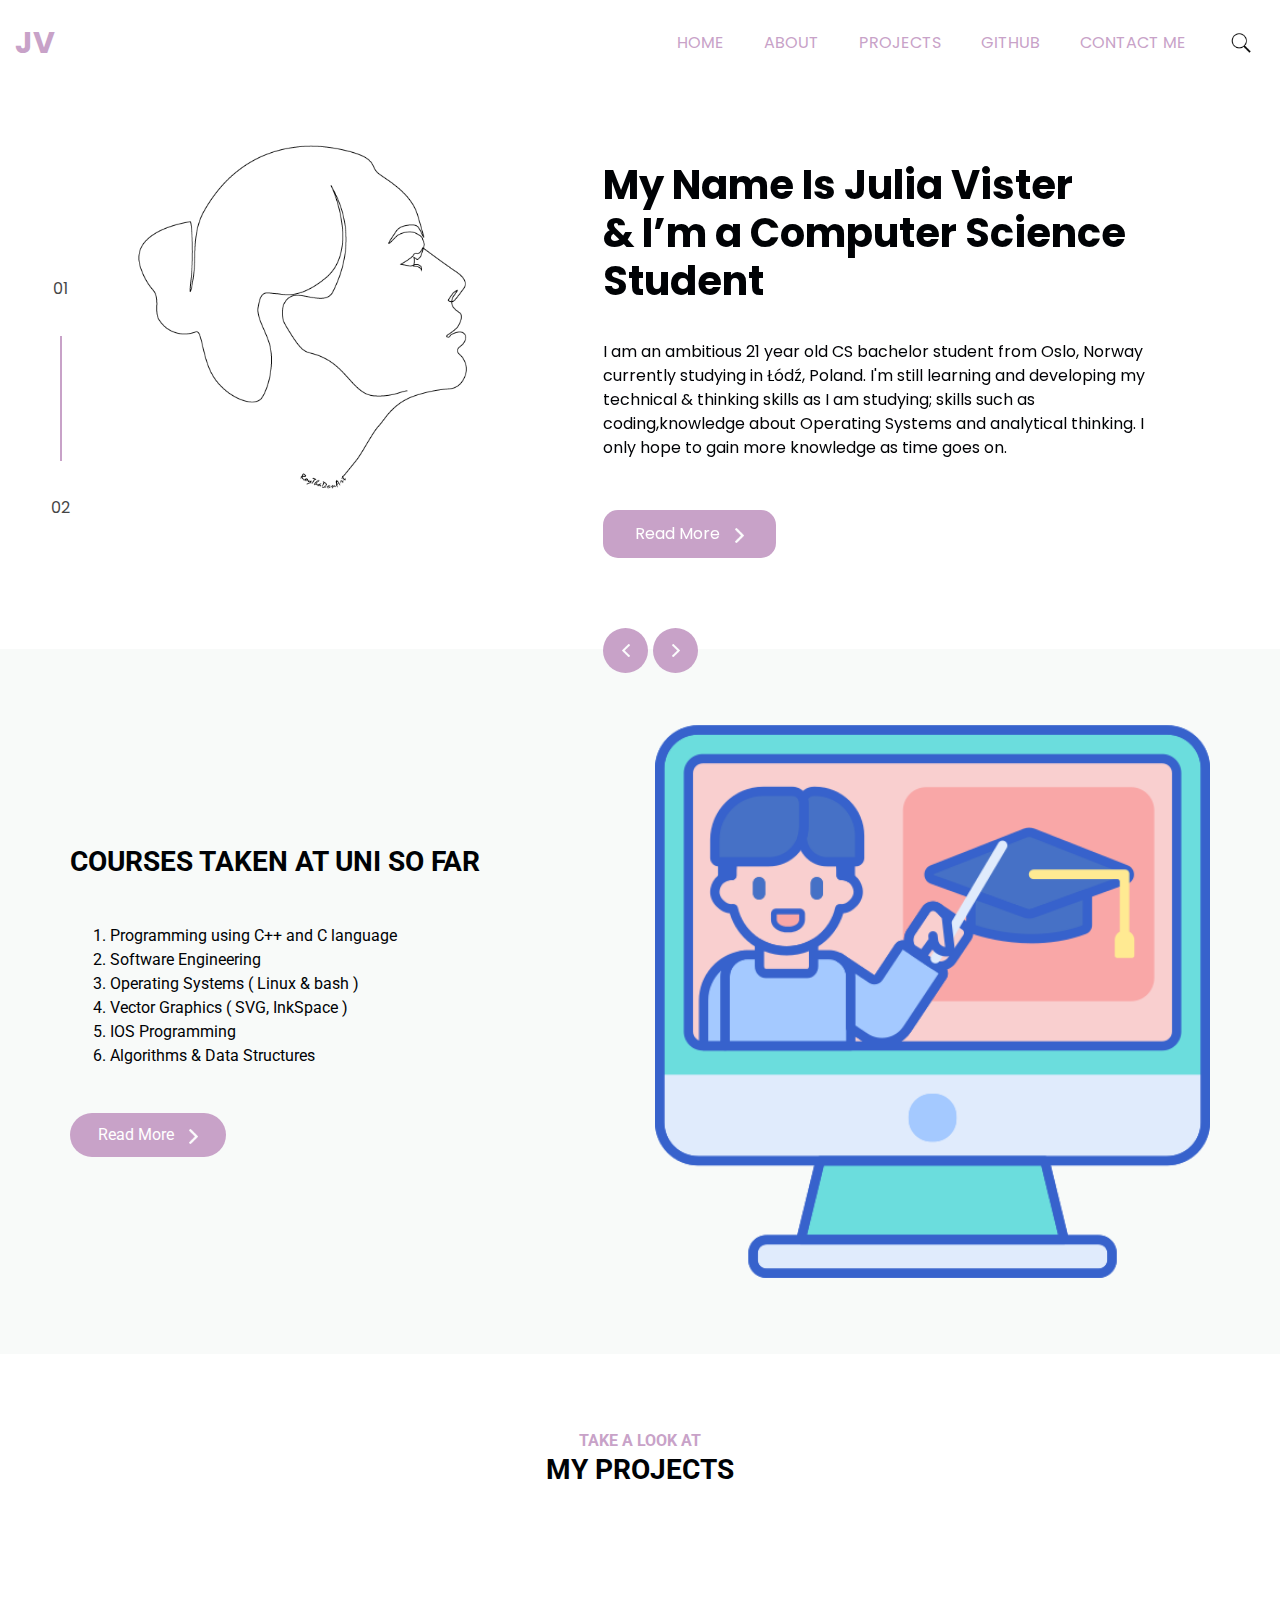
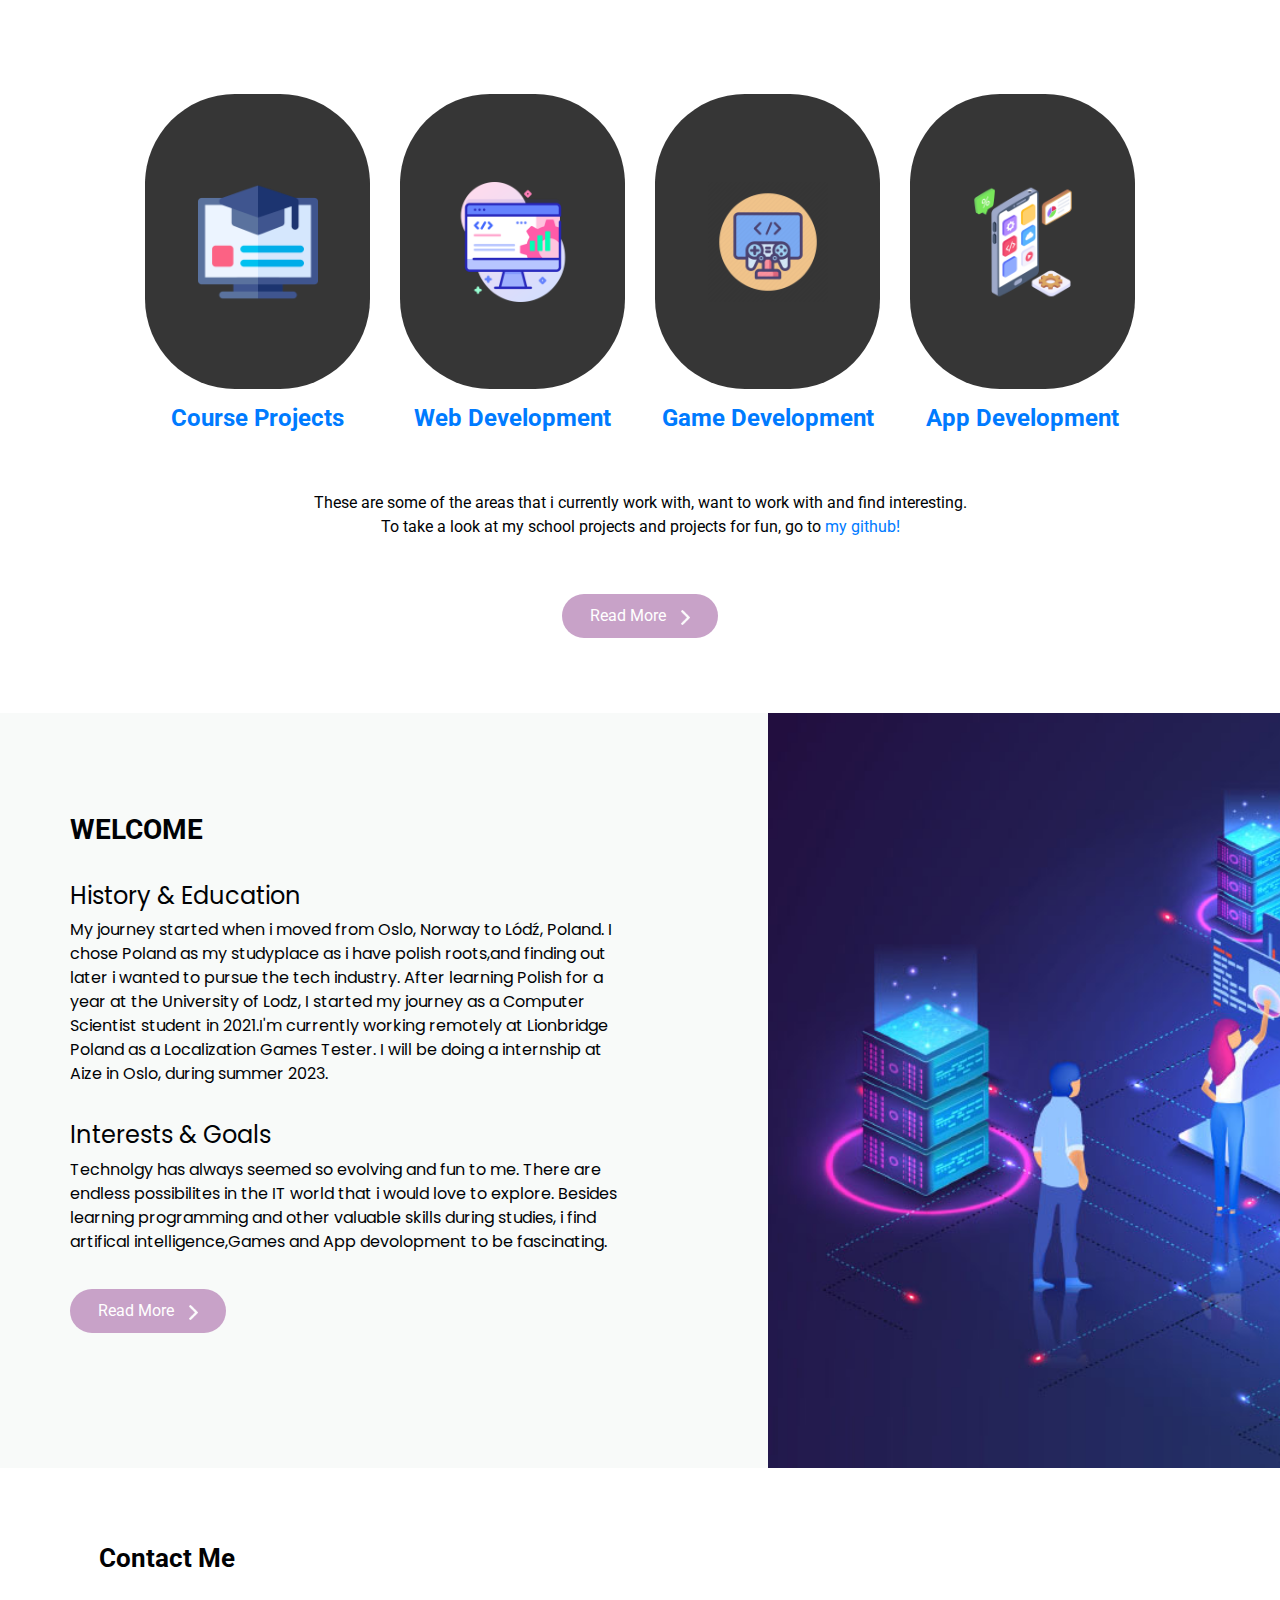
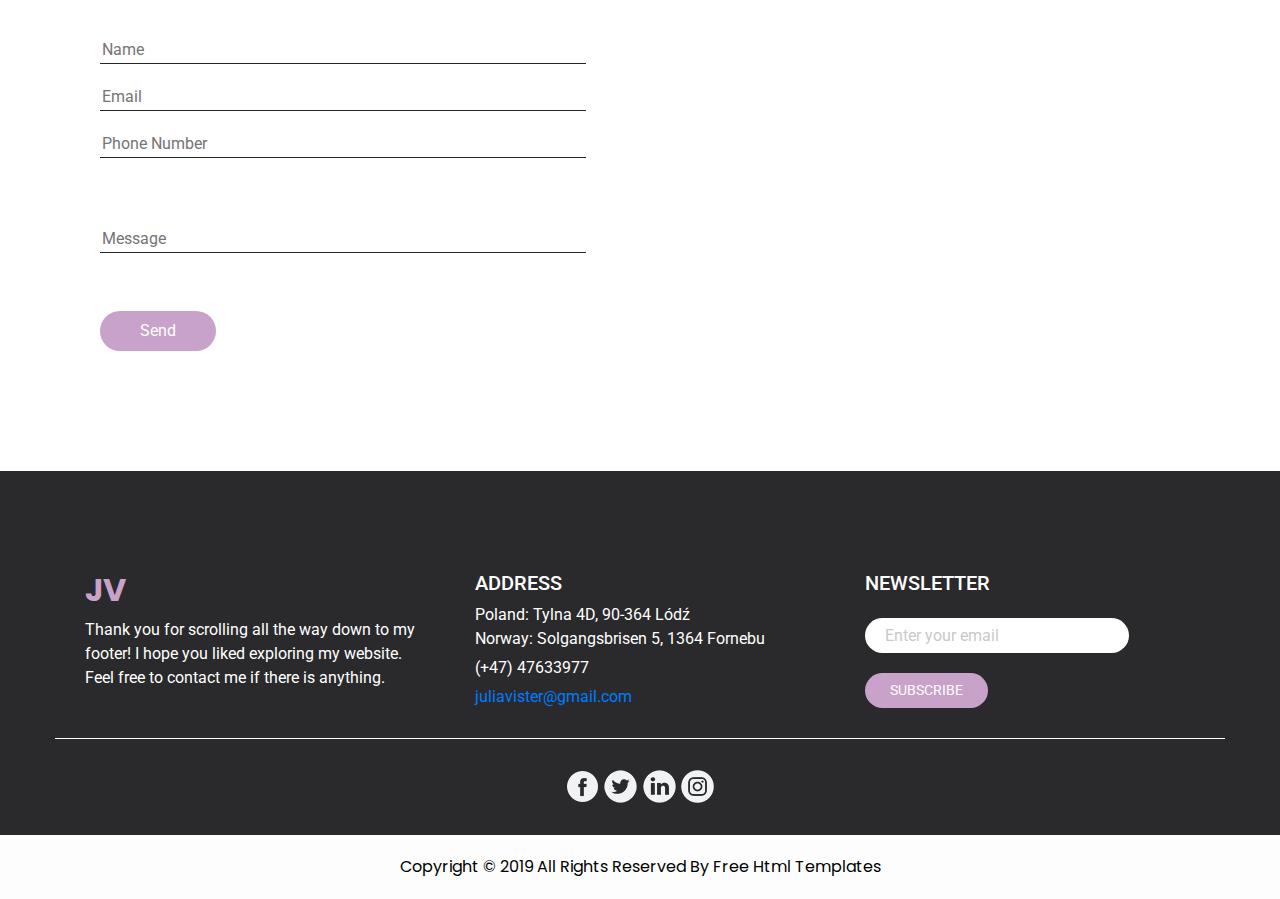
==== index.html @ 8a58e6a4 "Update index.html" ====
<!DOCTYPE html>
<html>

<head>
  <!-- Basic -->
  <meta charset="utf-8" />
  <meta http-equiv="X-UA-Compatible" content="IE=edge" />
  <!-- Mobile Metas -->
  <meta name="viewport" content="width=device-width, initial-scale=1, shrink-to-fit=no" />
  <!-- Site Metas -->
  <meta name="keywords" content="" />
  <meta name="description" content="" />
  <meta name="author" content="" />

  <title>JV's Website</title>



  <!-- bootstrap core css -->
  <link rel="stylesheet" type="text/css" href="css/bootstrap.css" />
  <!-- fonts style -->
  <link href="https://fonts.googleapis.com/css?family=Poppins:400,700|Roboto:400,700&display=swap" rel="stylesheet">

  <!-- Custom styles for this template -->
  <link href="css/style.css" rel="stylesheet" />
  <!-- responsive style -->
  <link href="css/responsive.css" rel="stylesheet" />




  <link rel="stylesheet" href="css/css-circular-prog-bar.css">


</head>

<body>
  <div class="top_container">
    <!-- header section strats -->
    <header class="header_section">
      <div class="container-fluid">
        <nav class="navbar navbar-expand-lg custom_nav-container ">
          <a class="navbar-brand" href="index.html">
            JV
          </a>
          <button class="navbar-toggler" type="button" data-toggle="collapse" data-target="#navbarSupportedContent"
            aria-controls="navbarSupportedContent" aria-expanded="false" aria-label="Toggle navigation">
            <span class="navbar-toggler-icon"></span>
          </button>
          <div class="collapse navbar-collapse" id="navbarSupportedContent">
            <div class="d-flex ml-auto flex-column flex-lg-row align-items-center">
              <ul class="navbar-nav  ">
                <li class="nav-item active">
                  <a class="nav-link" href="index.html"> Home <span class="sr-only">(current)</span></a>
                </li>
                <li class="nav-item ">
                  <a class="nav-link" href="about.html"> about </a>
                </li>

                <li class="nav-item">
                  <a class="nav-link" href="practice.html"> PROJECTS </a>
                </li>
                <li class="nav-item">
                  <a class="nav-link" href="blog.html"> GITHUB </a>
                </li>

                <li class="nav-item">
                  <a class="nav-link" href="contact.html">Contact Me</a>
                </li>

              </ul>
              <form class="form-inline my-2 my-lg-0 ml-0 ml-lg-4 mb-3 mb-lg-0">
                <button class="btn  my-2 my-sm-0 nav_search-btn" type="submit"></button>
              </form>
            </div>
        </nav>
      </div>
    </header>
    <section class="hero_section position-relative">
      <div class="number-container d-none d-md-block">
        <div class="number-box">
          <span>
            01
          </span>
          <hr>
          <span>
            02
          </span>
        </div>
      </div>
      <div class="hero_section-container ">

        <div class="hero_img-box">
          <img src="images/woman.png" alt="">
        </div>
        <div class="hero_detail-box">
          <div id="carouselExampleControls" class="carousel slide" data-ride="carousel">
            <div class="carousel-inner">
              <div class="carousel-item active">
                <div class="hero_detail-container">
                  <h1>
                      My Name Is Julia Vister <br>
                      & I’m a Computer Science <br>
                       Student
                  </h1>
                  <p>
                  I am an ambitious 21 year old CS bachelor student from Oslo, Norway currently studying in Łódź, Poland.
                  I'm still learning and developing my technical & thinking skills as I am studying; skills such as coding,knowledge about Operating Systems and analytical thinking. I only hope to gain more knowledge as time goes on.
                  </p>

                  <div class="d-flex justify-content-center justify-content-sm-start">
                    <a href="" class="call_to-btn ">
                      <span>
                        Read More
                      </span>
                      <img src="images/right-arrow.png" alt="">
                    </a>
                  </div>
                </div>
              </div>
              <div class="carousel-item">
                <div class="hero_detail-container">
                  <h1>
                       Julia Vister <br>
                      NEWS <br>
                  </h1>
                  <p>
                 Unity Game Project: <br>
                 Plant reminder IOS app:
                 <br>
                  </p>

                  <div class="d-flex justify-content-center justify-content-sm-start">
                    <a href="" class="call_to-btn ">
                      <span>
                        Read More
                      </span>
                      <img src="images/right-arrow.png" alt="">
                    </a>
                  </div>
                </div>
              </div>
              <div class="carousel-item">
                <div class="hero_detail-container">
                  <h1>
                      My Name Is Julia Vister <br>
                      & I’m a Computer Science <br>
                       Student
                  </h1>
                  <p>
                  I am an ambitious 20 year old CS bachelor student from Oslo, Norway currently studying in Łódź, Poland.
                  I'm still learning and developing my technical & thinking skills as I am studying; skills such as coding,knowledge about Operating Systems and analytical thinking. I only hope to gain more knowledge as time goes on.
                  </p>

                  <div class="d-flex justify-content-center justify-content-sm-start">
                    <a href="" class="call_to-btn ">
                      <span>
                        Read More
                      </span>
                      <img src="images/right-arrow.png" alt="">
                    </a>
                  </div>
                </div>
              </div>
            </div>
            <a class="carousel-control-prev" href="#carouselExampleControls" role="button" data-slide="prev">

              <span class="sr-only">Previous</span>
            </a>
            <a class="carousel-control-next" href="#carouselExampleControls" role="button" data-slide="next">

              <span class="sr-only">Next</span>
            </a>
          </div>



        </div>
      </div>
    </section>
  </div>
  <!-- end header section -->


  <!-- about section -->
  <section class="about_section layout_padding">
    <div class="container">
      <div class="row">
        <div class="col-md-6">
          <div class="about_detail-box">
            <h3 class="text-uppercase">
             Courses taken at UNI so far
            </h3>
            <p>
            <ol>
              <li>Programming using C++ and C language</li>
              <li>Software Engineering</li>
              <li>Operating Systems ( Linux & bash )</li>
              <li>Vector Graphics ( SVG, InkSpace ) </li>
              <li>IOS Programming</li>
              <li>Algorithms & Data Structures</li>
            </ol>
            </p>
            <div class="d-flex justify-content-center justify-content-sm-start">
                <a href="about.html" class="sub_call_to-btn ">
                  <span>
                    Read More
                  </span>
                  <img src="images/right-arrow.png" alt="">
                </a>
              </div>
          </div>
        </div>
        <div class="col-md-6">
          <div class="about_img-box">
          <img src="images/comphat.png" alt="">
          </div>
        </div>
      </div>
    </div>
  </section>

  <!-- end about section -->

<!-- practice section -->
<section class="practice_section layout_padding">
  <div class="container">
    <div class="d-flex flex-column align-items-center">
<p class="heading-text">
    TAKE A LOOK AT
</p>
<h3 class="text-uppercase">
    MY PROJECTS
</h3>
    </div>
    <div class="practice_container">
      <div class="practice_box">
        <div class="practice_img-box">
<img src="images/coursespic.png" alt="">
        </div>
        <h4>
            <a href="https://github.com/Juliavister/1st-year-School-projects">Course Projects</a>
        </h4>
      </div>
      <div class="practice_box">
          <div class="practice_img-box">
  <img src="images/WebDev.png" alt="">
          </div>
          <h4>
              <a href="https://github.com/Juliavister/Web-development">Web Development</a>
          </h4>
        </div>
        <div class="practice_box">
            <div class="practice_img-box">
    <img src="images/Game_Development.png" alt="">
            </div>
            <h4>
                <a href="https://ehady.itch.io/nightfall">Game Development</a>
            </h4>
          </div>
          <div class="practice_box">
              <div class="practice_img-box">
      <img src="images/appdev.png" alt="">
              </div>
              <h4>
                <a href="https://github.com/Juliavister/IOS-applications">App Development</a>
              </h4>
            </div>
    </div> 
    <div class="practice_detail">
      <p>
          These are some of the areas that i currently work with, want to work with and find interesting.<br>
          To take a look at my school projects and projects for fun, go to <a href="https://github.com/Juliavister">my github!</a>
      </p>
      <div class="d-flex justify-content-center">
          <a href="practice.html" class="sub_call_to-btn ">
            <span>
              Read More
            </span>
            <img src="images/right-arrow.png" alt="">
          </a>
        </div>
    </div>

  </div>
</section>


<!-- end practice section -->

<!-- welcome section -->


<section class="welcome_section position-relative">
<div class="container ">
  <div class="row">
    <div class="col-lg-6">
  <div class="welcome_container">
      <h3>
          WELCOME
      </h3>
      <div>
        <h4>
            History & Education
        </h4>
        <p>
            My journey started when i moved from Oslo, Norway to Lódź, Poland. I chose Poland as my studyplace as i have polish roots,and finding out later i wanted to pursue the tech industry. After learning Polish for a year at the University of Lodz, I started my journey as a Computer Scientist student in 2021.I'm currently working remotely at Lionbridge Poland as a Localization Games Tester. I will be doing a internship at Aize in Oslo, during summer 2023.
        </p>
      </div>
      <div>
          <h4>
              Interests & Goals
          </h4>
          <p>
              Technolgy has always seemed so evolving and fun to me. There are endless possibilites in the IT world that i would love to explore. Besides learning programming and other valuable skills during studies, i find artifical intelligence,Games and App devolopment to be fascinating.
          </p>
        </div>
        <div class="d-flex justify-content-center justify-content-sm-start">
            <a href="blog.html" class="sub_call_to-btn ">
              <span>
                Read More
              </span>
              <img src="images/right-arrow.png" alt="">
            </a>
          </div>
  </div>
    </div>
  </div>
</div>
</section>

<!-- end welcome section -->

<!-- contact section -->
 <!-- contact section -->

 <section class="contact_section layout_padding">

    <div class="container">
      <div class="d-flex justify-content-center d-md-block">
        <h2>
          Contact Me
        </h2>
      </div>
      <div class="row">
        <div class="col-md-6">
          <form action="contactform.php">
            <div class="contact_form-container">
              <div>
                <div>
                  <input type="text" placeholder="Name">
                </div>
                <div>
                  <input type="email" placeholder="Email">
                </div>
                <div>
                  <input type="text" placeholder="Phone Number">
                </div>
                <div class="mt-5">
                  <input type="text" placeholder="Message">
                </div>
                <div class="mt-5 d-flex justify-content-center justify-content-sm-start">
                  <button type="submit">
                    Send
                  </button>
                </div>
              </div>

            </div>

          </form>
        </div>
        <div class="col-md-6">
          <div class="contact_img-box">
              <!-- <img src="images/message.jpg" alt=""> -->
          </div>
        </div>
      </div>
    </div>
  </section>
  <!-- end contact section -->
 <!-- info section -->
 <section class="info_section">
    <div class="container ">
      <div class="row custom_border-btm pb-4">
        <div class="col-md-4 info_logo">
          <h2>
           JV
          </h2>
          <p>
              Thank you for scrolling all the way down to my footer! I hope you liked exploring my website. Feel free to contact me if there is anything.
          </p>
        </div>
        <div class="col-md-4 info_address">
          <h5>
            Address
          </h5>
          <p>
              Poland: Tylna 4D, 90-364 Lódź <br>
              Norway: Solgangsbrisen 5, 1364 Fornebu
          </p>
          <p>
            (+47) 47633977
          </p>
          <p>
          <p><a href="mailto:juliavister@gmail.com">juliavister@gmail.com</a></p>
          </p>
        </div>
        <div class="col-md-4 info_news">
          <h5>
            Newsletter
          </h5>
          <form action="">
            <div>
              <input type="email" placeholder="Enter your email">
            </div>
            <div>
              <button type="submit">
                Subscribe
              </button>
            </div>
          </form>
        </div>

      </div>
    
      <div>
        <div class="info_social">
          <div>
           <a href="https://www.facebook.com/julia.vister" target="_blank">
              <img src="images/fb.png" alt="Facebook">
           </a>
          </div>
          <div>
           <a href="" target="_blank">
              <img src="images/twitter.png" alt="">
           </a>
          </div>
          <div>
           <a href="https://www.linkedin.com/in/julia-vister-a6756b22b" target="_blank">
              <img src="images/linkedin.png" alt="Linkedin">
           </a>
          </div>
          <div>
            <a href="https://www.instagram.com/julia.vister/" target="_blank">
                <img src="images/insta.png" alt="Instagram">
            </a>
          </div>
        </div>
      </div>
    </div>
  </section>
  <!-- endsss info section -->

<!-- end contact section -->

<!-- footer section -->
  <section class="container-fluid footer_section">
    <p>
      Copyright &copy; 2019 All Rights Reserved By
      <a href="https://html.design/">Free Html Templates</a>
    </p>
  </section>
  <!-- footer section -->

  <script type="text/javascript" src="js/jquery-3.4.1.min.js"></script>
  <script type="text/javascript" src="js/bootstrap.js"></script>
  <!-- progreesbar script -->

  </script>
</body>

</html>
---- css/style.css ----
body {
  font-family: 'Roboto', sans-serif;
  color: #000205;
}



h1,
h2,
h3,
h4 {
  font-weight: bold;
}

.layout_padding {
  padding: 75px 0;
}

.layout_padding2 {
  padding: 45px 0;
}

.layout_padding2-top {
  padding-top: 45px;
}

.layout_padding-top {
  padding-top: 75px;
}

.layout_padding-bottom {
  padding-bottom: 75px;
}

.call_to-btn {
  display: inline-block;
  padding: 12px 32px;
  border-radius: 15px;
  background-color: #C8A2C8;  /* read me button */
  color: #fff;
  display: flex;
  justify-content: center;
  align-items: center;
}

.call_to-btn img,
.sub_call_to-btn img {
  width: 9px;
  margin-left: 15px;
  margin-top: 3px;
}

.call_to-btn:hover,
.sub_call_to-btn:hover {
  color: #fff;
  -webkit-box-shadow: 0px 6px 10px -1px rgba(0, 0, 0, 0.17);
  -moz-box-shadow: 0px 6px 10px -1px rgba(0, 0, 0, 0.17);
  box-shadow: 0px 6px 10px -1px rgba(0, 0, 0, 0.17);
}

.sub_call_to-btn {
  display: inline-block;
  padding: 10px 28px;
  border-radius: 25px;
  background-color: #C8A2C8;
  color: #fff;
  display: flex;
  justify-content: center;
  align-items: center;
}




/*header section*/
.top_container {
  font-family: 'Poppins', sans-serif;
}

.header_section {}

nav.navbar.navbar-expand-lg {}

.custom_nav-container.navbar-expand-lg .navbar-nav .nav-link {
  padding: 10px 20px;
  color: #C8A2C8; /*NAV bar color*/
  text-align: center;
  text-transform: uppercase;
}



a,
a:hover,
a:focus {
  text-decoration: none;
}

a:hover,
a:focus {
  color: initial;
}

.btn,
.btn:focus {
  outline: none !important;
  box-shadow: none;
}

.top_container {}

.top_container.sub_page {
  height: auto;
}



.custom_nav-container .nav_search-btn {
  background-image: url(../images/searchicon.png);
  background-size: 22px;
  background-repeat: no-repeat;
  background-position-y: 7px;
  width: 35px;
  height: 35px;
  padding: 0;
  border: none;
}

.navbar-brand,
.navbar-brand:hover {
  font-size: 30px;
  color: #C8A2C8; /*JV*/
  font-weight: bold;
}



.custom_nav-container {
  z-index: 99999;
  padding: 15px 0;
}

.custom_nav-container .navbar-toggler {
  outline: none;
}

.custom_nav-container .navbar-toggler .navbar-toggler-icon {
  background-image: url(../images/menu.png);
  background-size: 55px;
}

/*end header section*/

/* hero section */
.hero_section-container {
  width: 80%;
  margin: 0 auto;
  display: flex;
  align-items: center;
}

.number-container {
  position: absolute;
  top: 34%;

  left: 4%;
}

.number-container .number-box {
  display: flex;
  flex-direction: column;
  justify-content: center;
  align-items: center;
  color: #464646;
}

.number-container .number-box hr {
  border: none;
  width: 2px;
  height: 125px;
  background-color: #C8A2C8; /*numbers on the side*/
  margin: 35px 0;
}

.hero_section-container .hero_img-box {
  width: 42%;
  margin-top: -45px;
}

.hero_section-container .hero_img-box img {
  width: 100%;
}

.hero_section-container .hero_detail-box {
  width: 58%;

}

.hero_section-container .hero_detail-box .hero_detail-container {
  padding-left: 45px;
  padding-bottom: 15px;
}

.hero_section-container .hero_detail-box .hero_detail-container p {
  margin: 35px 0 50px 0;
}



.carousel-control-prev,
.carousel-control-next {
  width: 45px;
  height: 45px;
  border-radius: 100%;
  background-color: #C8A2C8;
  opacity: 1;
  background-repeat: no-repeat;
  background-position: center center;
  background-size: 8px;
  top: initial;
  bottom: -100px;
}

.carousel-control-prev:hover,
.carousel-control-next:hover {
  background-color: #464646;
}



.carousel-control-prev {
  background-image: url(../images/left-arrow.png);
  left: 45px;
}

.carousel-control-next {
  background-image: url(../images/right-arrow.png);
  left: 95px;
}

/* end hero section */

/* about section */
.about_section {
  background-color: #f8faf9;

}

.about_section .row {
  align-items: center;
}

.about_img-box img {
  width: 100%;
}

.about_detail-box p {
  margin: 45px 0;
}

/* end about section */

/* practice section */
.practice_container {
  display: flex;
  justify-content: center;
  flex-wrap: wrap;
}

.practice_box {
  display: flex;
  flex-direction: column;
  align-items: center;
  margin: 200px 15px 0 15px;
  transform: translateY(0);
  transition: all .7s;
  padding-bottom: 50px;
}

.practice_box:hover {
  transform: translateY(-150px);
  cursor: pointer;
}

.practice_box:hover .practice_img-box {
  background-color: #C8A2C8;
}

.practice_img-box {
  display: flex;
  justify-content: center;
  align-items: center;
  width: 225px;
  height: 295px;
  border-radius: 90px;
  background-color: #363636;

}


.practice_box h4 {
  margin-top: 15px;
}

.practice_img-box img {
  width: 120px;
}

.practice_detail p {
  margin-bottom: 55px;
  text-align: center;
}

.heading-text {
  padding: 0;
  margin: 0;
  color: #C8A2C8;
  font-weight: bold;
}




/* end Practice section */

/* welcome section */
.welcome_section {

  background-color: #f8faf9;
}

.welcome_container {
  padding: 100px 0;
}

.welcome_container>* {
  margin-bottom: 35px;
}

.welcome_container h4 {
  font-weight: normal;
}

.welcome_container h4,
.welcome_container p {
  font-family: 'Poppins', sans-serif;
}

.welcome_section::before {
  content: "";
  width: 40%;
  height: 100%;
  background-image: url(../images/connected-technology.jpg);
  position: absolute;
  top: 0;
  right: 0;
  background-repeat: no-repeat;
  background-size: cover;
}

/* end welcome section */

/* contact section */
.contact_section .col-md-6 {
  padding: 0;
}

.contact_section input {
  border: none;
  outline: none;
  border-bottom: 1px solid #252525;
  width: 90%;
  margin: 10px 0;
}

.contact_form-container {
  padding: 45px;
  padding-right: 0;
}

.contact_form-container button {
  border: none;
  background-color: #C8A2C8;
  color: #fff;
  padding: 8px 40px;
  border-radius: 20px;
}

.contact_img-box {
  display: flex;
  align-items: center;
  padding: 45px;
  padding-left: 0;
}

.contact_img-box img {
  width: 97%;
}

.contact_section h2 {
  font-size: 26px;
  color: #010103;
  font-weight: bold;

  position: relative;
  margin-left: 2.5%;
}

/* end contact section */

/* info section */
.info_section {
  padding-top: 100px;
  padding-bottom: 1px;
  color: #fff;
  background-color: #2a2a2c;
}

.info_logo h2 {
  color: #C8A2C8;
  font-family: 'Poppins', sans-serif;
}

.info_section .col-md-4 {
  padding: 0 30px;
}

.info_section .col-md-4 h5 {
  text-transform: uppercase;
}

.info_news input {
  border: none;
  width: 80%;
  height: 35px;
  border-radius: 20px;
  background-color: #fff;
  outline: none;
  padding-left: 20px;
  margin-top: 15px;
}

.info_news input::placeholder {
  opacity: .4;
}

.info_news button {
  border: none;
  background-color: #C8A2C8;
  color: #fff;
  text-transform: uppercase;
  font-size: 14px;
  padding: 7px 25px;
  border-radius: 20px;
  margin-top: 20px;
}

.info_address p {
  margin-bottom: 5px;
}

.custom_border-btm {
  border-bottom: 1px solid #fff;
}

.info_social {
  display: flex;
  justify-content: space-between;
  width: 150px;
  margin: 30px auto;
}

/* end info section */



/* footer section*/

.footer_section {
  background-color: #fdfdfe;
  padding: 20px 0;
  font-family: 'Poppins', sans-serif;
}

.footer_section p {
  color: #000;
  margin: 0;
  text-align: center;
}

.footer_section a {
  color: #000;
}

/* end footer section*/
---- css/responsive.css ----
@media (max-width: 1120px) {}

@media (max-width: 992px) {
    .custom_nav-container .nav_search-btn {
        background-position: center;
    }

    .navbar-collapse {
        padding-bottom: 20px;
    }

    .practice_box {
        margin: 100px 15px 0 15px;
        padding-bottom: 20px;
        transition: all .5s;
    }

    .practice_box:hover {

        transform: translateY(-90px);
    }

    .practice_detail p {
        margin-top: 25px;
    }

    .welcome_section::before {
        display: none;
    }
}

@media (max-width: 768px) {

    .info_section .col-md-4 {
        padding: 20px 30px;
        text-align: center;
    }

    .info_news input {
        width: 100%;
    }

    .hero_section-container {
        width: 95%;
    }

    .hero_section-container .hero_detail-box {
        padding-bottom: 125px;
    }

    .contact_form-container {
        padding: 20px;
    }

    .contact_section input {
        width: 100%;
    }

    .contact_img-box {
        padding: 20px;
    }

}

@media (max-width: 576px) {
    .hero_section-container {
        flex-direction: column;
    }

    .hero_section-container .hero_img-box {

        width: 90%;
    }

    .hero_section-container .hero_detail-box {
        width: 97%;

    }

    .hero_section-container .hero_detail-box .hero_detail-container {
        padding-left: 0;
        padding-top: 35px;
    }

    .carousel-control-prev {
        left: 33%;

    }

    .carousel-control-next {
        left: 52%;
    }

    .practice_box {
        margin: 75px 15px 0 15px;
        transition: all .3s;
    }

    .practice_box:hover {

        transform: translateY(-60px);
    }
}

@media (max-width: 480px) {}

@media (max-width: 400px) {}

@media (max-width: 360px) {}

@media (min-width: 1200px) {
    .container {
        max-width: 1170px;
    }

}
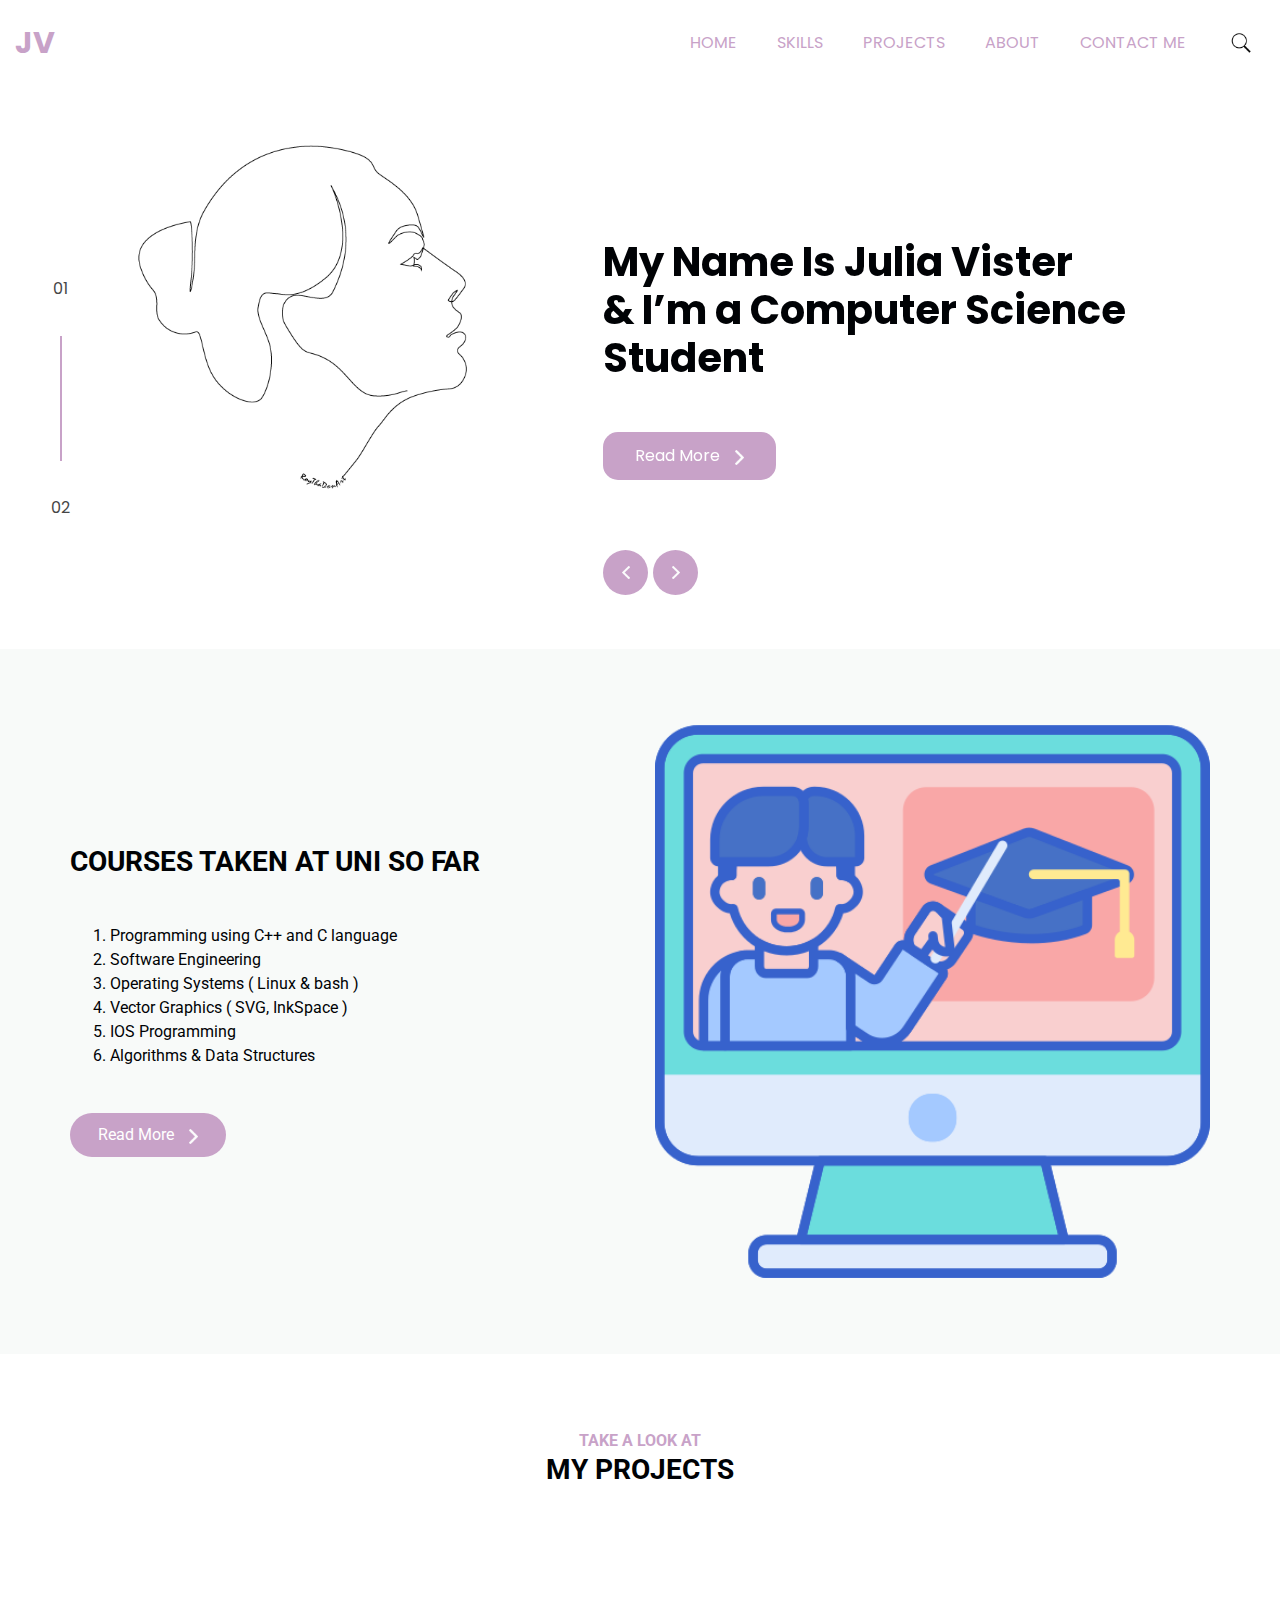
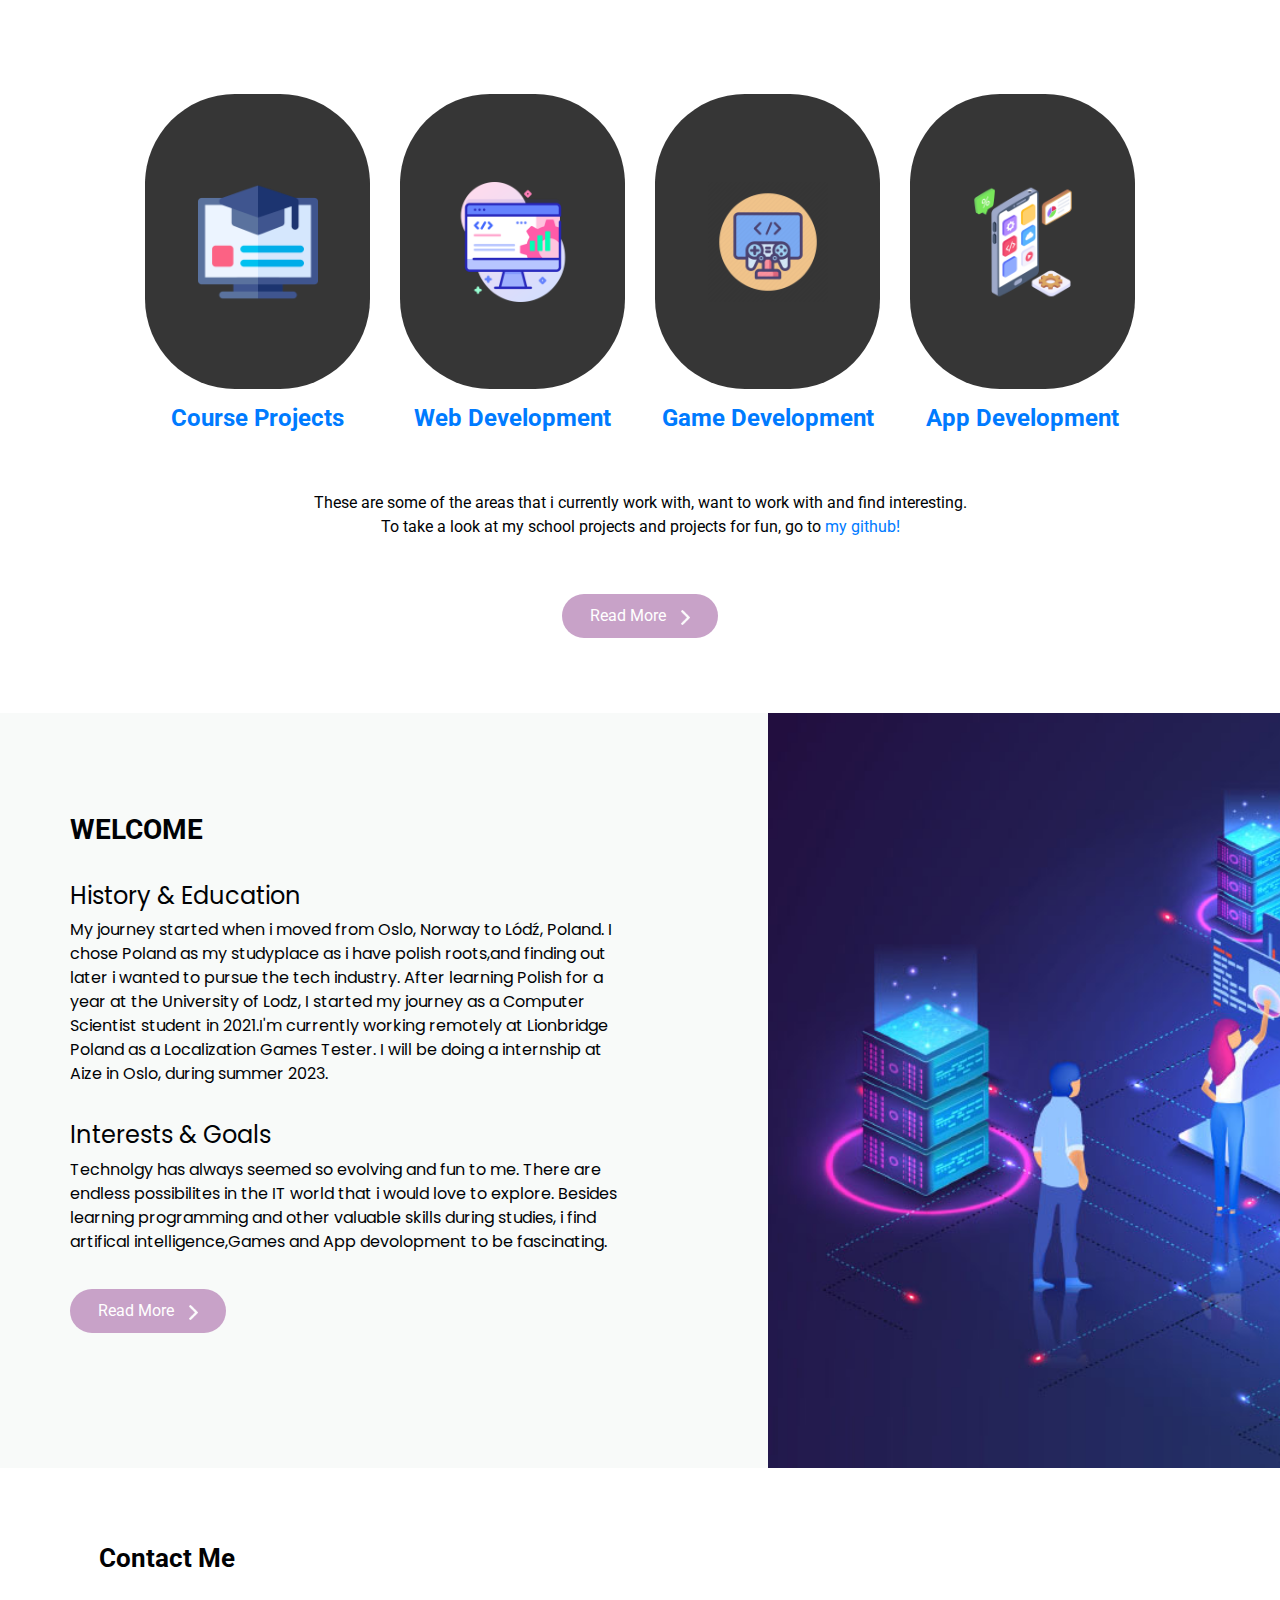
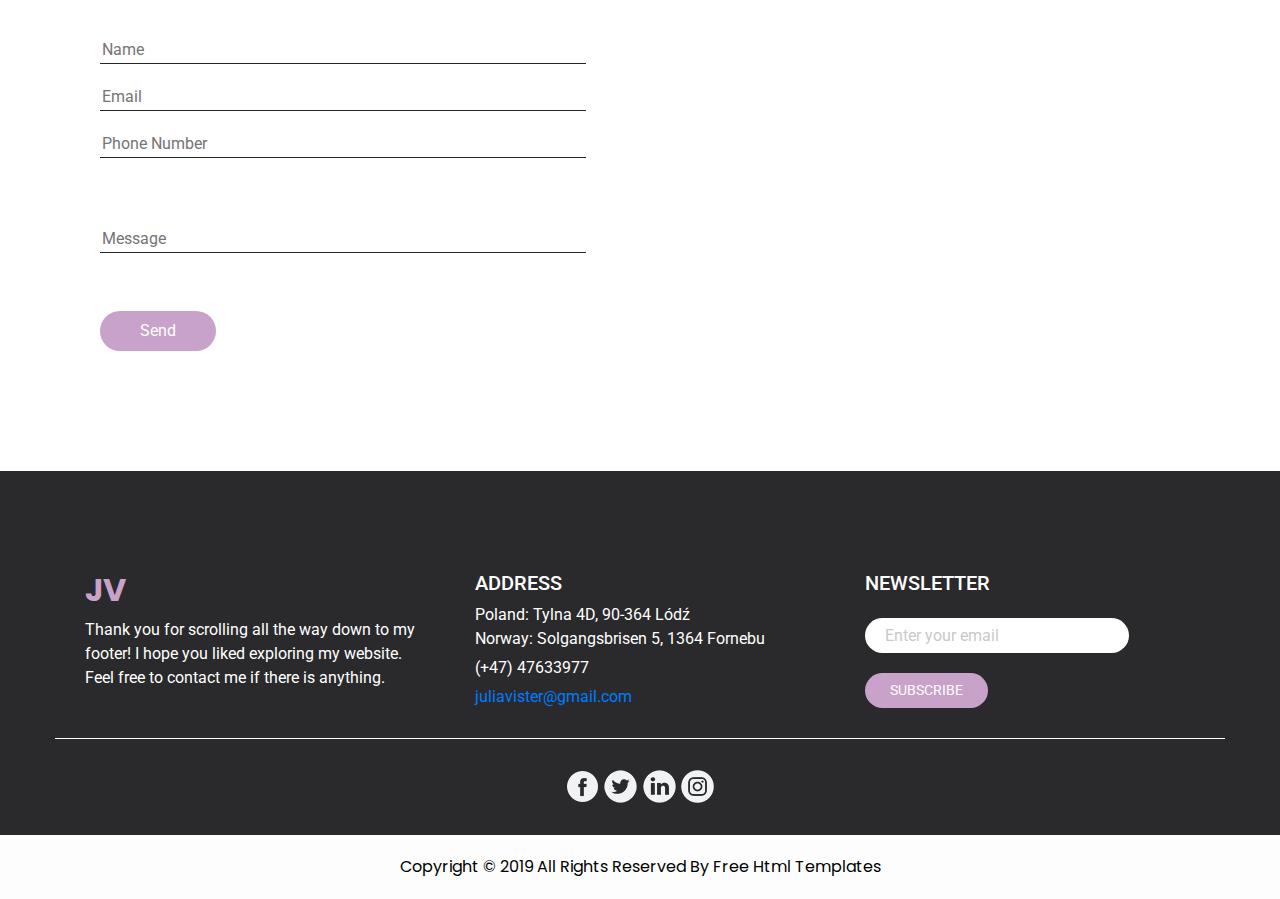
==== commit 0dbdbb21: "changed links and nav names" ====
--- a/index.html
+++ b/index.html
@@ -54,14 +54,14 @@
                   <a class="nav-link" href="index.html"> Home <span class="sr-only">(current)</span></a>
                 </li>
                 <li class="nav-item ">
-                  <a class="nav-link" href="about.html"> about </a>
+                  <a class="nav-link" href="about.html"> Skills </a>
                 </li>
 
                 <li class="nav-item">
                   <a class="nav-link" href="practice.html"> PROJECTS </a>
                 </li>
                 <li class="nav-item">
-                  <a class="nav-link" href="blog.html"> GITHUB </a>
+                  <a class="nav-link" href="blog.html"> About </a>
                 </li>
 
                 <li class="nav-item">
@@ -104,12 +104,11 @@
                        Student
                   </h1>
                   <p>
-                  I am an ambitious 21 year old CS bachelor student from Oslo, Norway currently studying in Łódź, Poland.
-                  I'm still learning and developing my technical & thinking skills as I am studying; skills such as coding,knowledge about Operating Systems and analytical thinking. I only hope to gain more knowledge as time goes on.
+
                   </p>
 
                   <div class="d-flex justify-content-center justify-content-sm-start">
-                    <a href="" class="call_to-btn ">
+                    <a href="about.html" class="call_to-btn ">
                       <span>
                         Read More
                       </span>
@@ -121,12 +120,12 @@
               <div class="carousel-item">
                 <div class="hero_detail-container">
                   <h1>
-                       Julia Vister <br>
-                      NEWS <br>
+                    Julia Vister <br>
+                      <i>New</i> <br>
                   </h1>
                   <p>
-                 Unity Game Project: <br>
-                 Plant reminder IOS app:
+                 <a href="practice.html"> UNITY Game Project</a>
+                      <br>
                  <br>
                   </p>
 
@@ -153,7 +152,7 @@
                   </p>
 
                   <div class="d-flex justify-content-center justify-content-sm-start">
-                    <a href="" class="call_to-btn ">
+                    <a href="blog.html" class="call_to-btn ">
                       <span>
                         Read More
                       </span>
--- a/css/style.css
+++ b/css/style.css
@@ -493,3 +493,182 @@
 }
 
 /* end footer section*/
+
+
+/* start practice(not home) section */
+.portfolio .filters {
+  border-bottom: 2px solid #dee2e6;
+  border-radius: 0;
+  padding-bottom: 4px;
+  margin: 0 auto 20px;
+  max-width: 400px;
+  display: -webkit-box;
+  display: -webkit-flex;
+  display: -ms-flexbox;
+  display: flex;
+  -webkit-box-pack: justify;
+  -webkit-justify-content: space-between;
+  -ms-flex-pack: justify;
+  justify-content: space-between;
+}
+
+.portfolio .filters a {
+  -webkit-flex-basis: 0;
+  -ms-flex-preferred-size: 0;
+  flex-basis: 0;
+  display: block;
+  color: #212529;
+  font-size: 13px;
+  font-weight: 500;
+  opacity: .7;
+  padding: 4px 10px;
+  transition: 0.3s;
+  -webkit-transition: 0.3s;
+}
+
+.portfolio .filters a:first-child {
+  margin-left: 0;
+}
+
+.portfolio .filters a:last-child {
+  margin-right: 0;
+}
+
+.portfolio .filters a:hover {
+  opacity: .9;
+}
+
+.portfolio .filters a.active {
+  opacity: 1;
+  background: #F85C70;
+  color: #fff;
+}
+
+.portfolio .portfolio-container .portfolio-item {
+  position: relative;
+  padding-left: 0;
+  padding-right: 0;
+  margin: 10px -5px;
+  overflow: hidden;
+  border-radius: 2px;
+  -webkit-backface-visibility: hidden;
+  backface-visibility: hidden;
+}
+
+.portfolio .portfolio-container .portfolio-item .content-holder {
+  position: absolute;
+  top: 50%;
+  left: 50%;
+  -webkit-transform: translate(-50%, -50%);
+  -ms-transform: translate(-50%, -50%);
+  transform: translate(-50%, -50%);
+  width: 100%;
+  height: 100%;
+  background: rgba(248, 92, 112, 0.8);
+  display: -webkit-box;
+  display: -webkit-flex;
+  display: -ms-flexbox;
+  display: flex;
+  -webkit-box-align: center;
+  -webkit-align-items: center;
+  -ms-flex-align: center;
+  align-items: center;
+  -webkit-box-pack: center;
+  -webkit-justify-content: center;
+  -ms-flex-pack: center;
+  justify-content: center;
+  text-align: center;
+  padding: 0 20px;
+  color: #fff;
+  opacity: 0;
+  visibility: hidden;
+  transition: 0.5s;
+  -webkit-transition: 0.5s;
+}
+
+.portfolio .portfolio-container .portfolio-item .content-holder .title {
+  font-size: 22px;
+  font-weight: 600;
+}
+
+.portfolio .portfolio-container .portfolio-item .content-holder .subtitle {
+  font-weight: 500;
+  opacity: 1;
+  color: #fff;
+}
+
+.portfolio .portfolio-container .portfolio-item:hover .content-holder {
+  opacity: 1;
+  visibility: visible;
+}
+/*end practice(not home) */
+
+/*Blog cards idk */
+.blog-card {
+  display: -webkit-box;
+  display: -webkit-flex;
+  display: -ms-flexbox;
+  display: flex;
+  text-align: left;
+  border: 1px solid #dee2e6;
+  margin-bottom: 30px;
+  overflow: hidden;
+  margin: 0 15px 30px;
+}
+
+.blog-card .img-holder {
+  min-width: 350px;
+  max-width: 350px;
+  max-height: 200px;
+}
+
+.blog-card .img-holder img {
+  width: 100%;
+  height: 100%;
+  -o-object-fit: cover;
+   object-fit: cover;
+}
+
+.blog-card .content-holder {
+  padding: 30px 20px 30px 30px;
+}
+
+.blog-card .content-holder .title {
+  font-weight: 500;
+  font-size: 25px;
+  opacity: .8;
+}
+
+.blog-card .content-holder .post-details {
+  margin: 15px 0 15px !important;
+}
+
+.blog-card .content-holder .post-details i {
+  display: inline-block;
+  width: 15px;
+}
+
+.blog-card .content-holder .post-details a {
+  margin-right: 10px;
+  color: #444;
+  text-decoration: none;
+  display: inline-block;
+  font-weight: 600;
+  opacity: .7;
+  font-size: 13px;
+}
+
+.blog-card .content-holder .read-more {
+  text-decoration: none;
+  margin-top: 20px;
+  display: block;
+  font-size: 13px;
+}
+
+.blog-card .content-holder .read-more i {
+  position: relative;
+  top: 1px;
+}
+
+
+/*blog cards end*/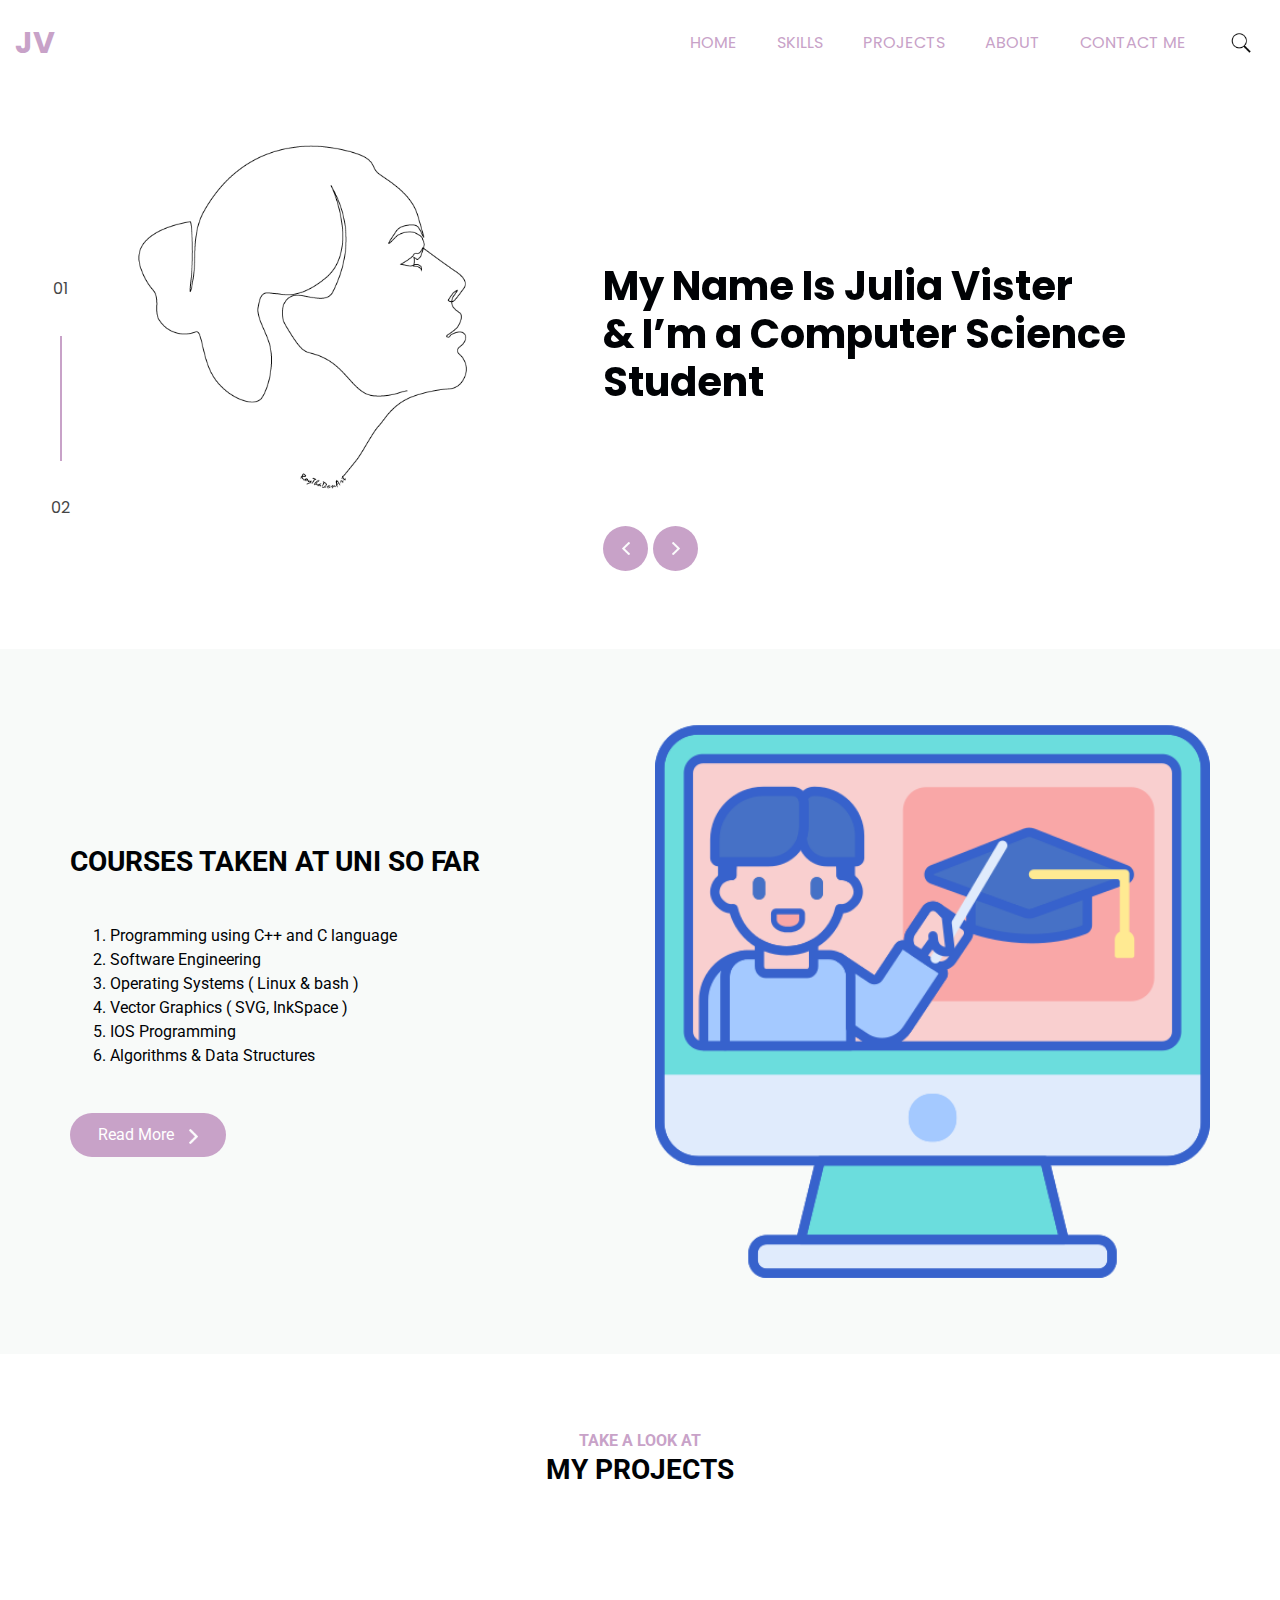
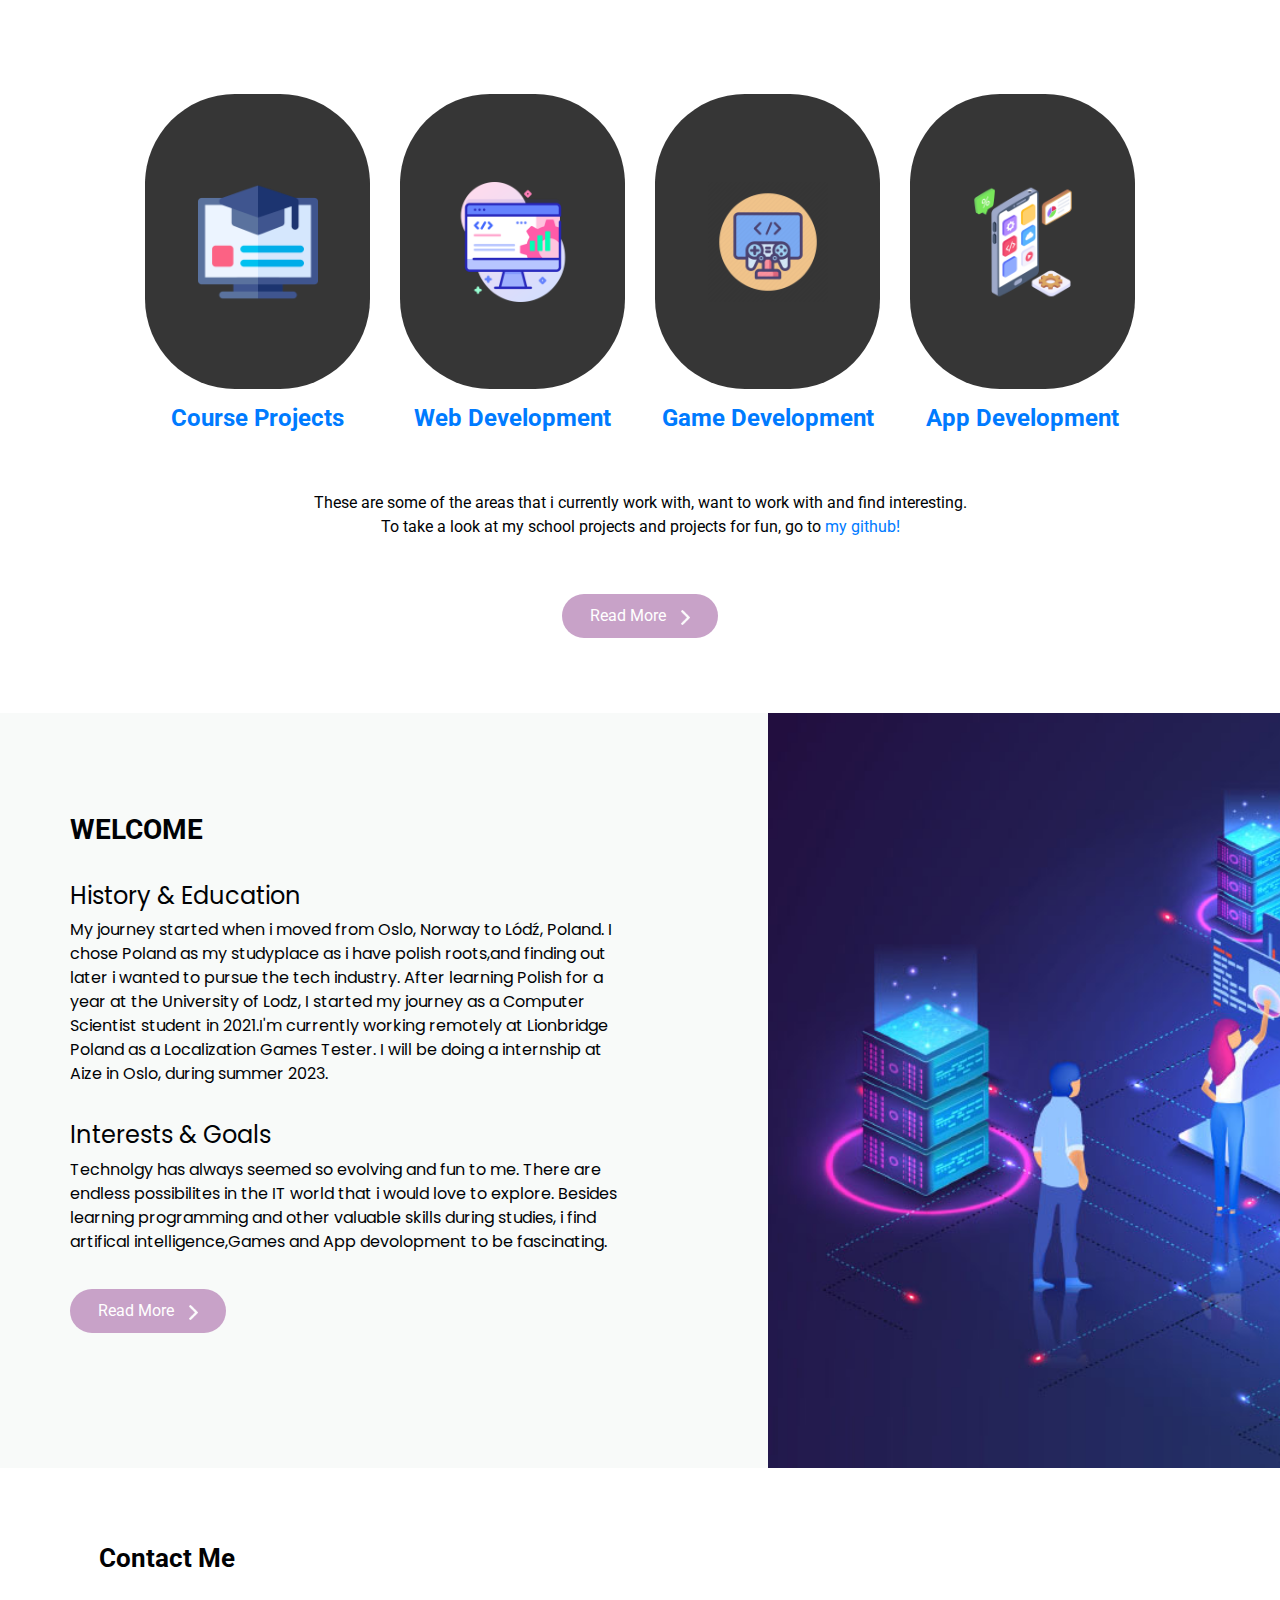
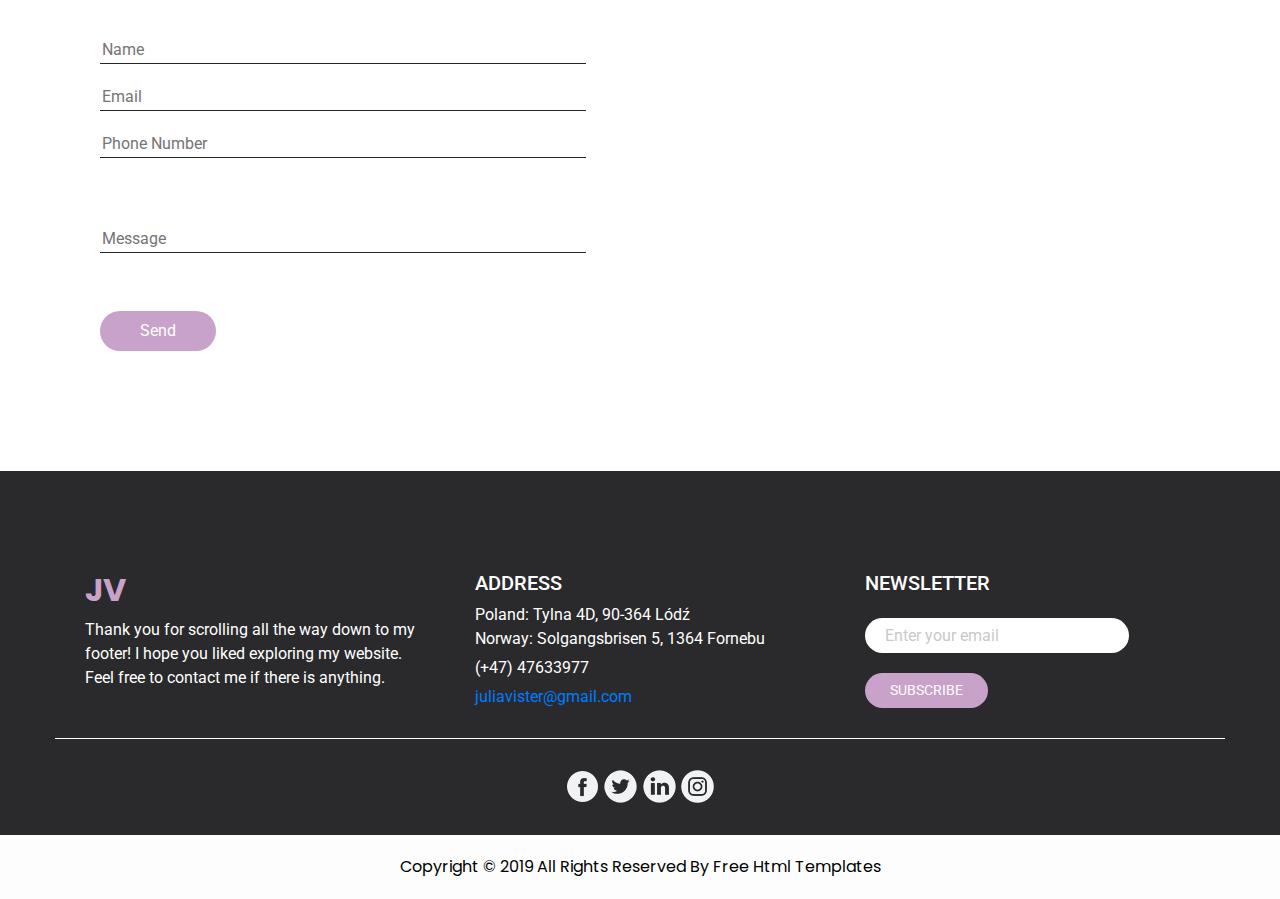
==== commit 29849e1c: "update home page" ====
--- a/index.html
+++ b/index.html
@@ -104,50 +104,16 @@
                        Student
                   </h1>
                   <p>
-
                   </p>
-
-                  <div class="d-flex justify-content-center justify-content-sm-start">
-                    <a href="about.html" class="call_to-btn ">
-                      <span>
-                        Read More
-                      </span>
-                      <img src="images/right-arrow.png" alt="">
-                    </a>
-                  </div>
-                </div>
-              </div>
-              <div class="carousel-item">
-                <div class="hero_detail-container">
-                  <h1>
-                    Julia Vister <br>
-                      <i>New</i> <br>
-                  </h1>
-                  <p>
-                 <a href="practice.html"> UNITY Game Project</a>
-                      <br>
-                 <br>
-                  </p>
-
-                  <div class="d-flex justify-content-center justify-content-sm-start">
-                    <a href="" class="call_to-btn ">
-                      <span>
-                        Read More
-                      </span>
-                      <img src="images/right-arrow.png" alt="">
-                    </a>
-                  </div>
                 </div>
               </div>
               <div class="carousel-item">
                 <div class="hero_detail-container">
                   <h1>
                       My Name Is Julia Vister <br>
-                      & I’m a Computer Science <br>
-                       Student
                   </h1>
                   <p>
-                  I am an ambitious 20 year old CS bachelor student from Oslo, Norway currently studying in Łódź, Poland.
+                  I am an ambitious 21 year old CS bachelor student from Oslo, Norway currently studying in Łódź, Poland.
                   I'm still learning and developing my technical & thinking skills as I am studying; skills such as coding,knowledge about Operating Systems and analytical thinking. I only hope to gain more knowledge as time goes on.
                   </p>
 
@@ -161,6 +127,27 @@
                   </div>
                 </div>
               </div>
+                <div class="carousel-item">
+                    <div class="hero_detail-container">
+                        <h1>
+                            Julia Vister <br>
+                            <i> new</i>
+                        </h1>
+                        <p>
+                            <a href="practice.html"> UNITY Game Project</a>
+                            <br>
+                            <br>
+                        </p>
+                        <div class="d-flex justify-content-center justify-content-sm-start">
+                            <a href="practice.html" class="call_to-btn ">
+                      <span>
+                        Read More
+                      </span>
+                                <img src="images/right-arrow.png" alt="">
+                            </a>
+                        </div>
+                    </div>
+                </div>
             </div>
             <a class="carousel-control-prev" href="#carouselExampleControls" role="button" data-slide="prev">
 
--- a/css/style.css
+++ b/css/style.css
@@ -540,7 +540,7 @@
 
 .portfolio .filters a.active {
   opacity: 1;
-  background: #F85C70;
+  background: #C8A2C8;
   color: #fff;
 }
 
@@ -669,6 +669,115 @@
   position: relative;
   top: 1px;
 }
-
-
-/*blog cards end*/+/*blog cards end*/
+
+.progress {
+  padding: 6px;
+  background: rgba(0, 0, 0, 0.25);
+  border-radius:8px;
+  box-shadow: inset 0 1px 2px rgba(0, 0, 0, 0.25), 0 1px rgba(255, 255, 255, 0.08);
+}
+.progress-bar {
+  height: 18px;
+  background-color:#C8A2C8;
+  border-radius: 4px;
+  transition: 0.4s linear;
+  transition-property: width, background;
+  padding-bottom: 10px;
+}
+.progress-bar2 {
+  height: 18px;
+  border-radius: 40px;
+  background-image:
+          linear-gradient(to bottom, rgba(255, 255, 255, 0.3), rgba(255, 255, 255, 0.05));
+  transition: 0.4s linear;
+  transition-property: width, background-color;
+}
+
+
+@keyframes progressAnimation {
+  0%   { width: 5%; background-color: #F9BCCA;}
+  100% { width: 85%; background-color:#C8A2C8 }
+}
+
+/* skill progress */
+
+.wrapper {
+  width: 400px;
+  font-family: 'Roboto', sans-serif;
+  margin:0 auto;
+}
+.skill {
+  margin-bottom: 35px;
+  position: relative;
+  overflow-x:hidden;
+}
+.skill > p {
+  font-size: 18px;
+  font-weight: 700;
+  color: #1a1716;
+  margin: 0;
+}
+
+.skill:before {
+  width: 100%;
+  height: 10px;
+  content: "";
+  display: block;
+  position: absolute;
+  background: #f8faf9;
+  bottom: 0;
+}
+
+.skill-bar {
+  width: 100%;
+  height: 10px;
+  background:#C8A2C8;
+  display: block;
+  position: relative;
+}
+
+.skill-bar span {
+  position: absolute;
+  border-top: 5px solid #F9BCCA;
+  top: -30px;
+  padding: 0;
+  font-size: 18px;
+  padding: 3px 0;
+  font-weight: 500;
+}
+.skill-bar {
+  position: relative;
+}
+.skill1 .skill-count1 {
+ right: 0;
+}
+.skill1 {
+  width: 95%;
+}
+.skill2 {
+  width: 90%;
+}
+.skill2 .skill-count2 {
+  right: 0;
+}
+.skill3{
+  width: 85%;
+}
+.skill3 .skill-count3 {
+  right: 0;
+}
+.skill4{
+  width: 65%;
+}
+.skill4 .skill-count4 {
+  right: 0;
+}
+.skill5{
+  width: 50%;
+}
+.skill5 .skill-count5 {
+  right: 0;
+}
+
+
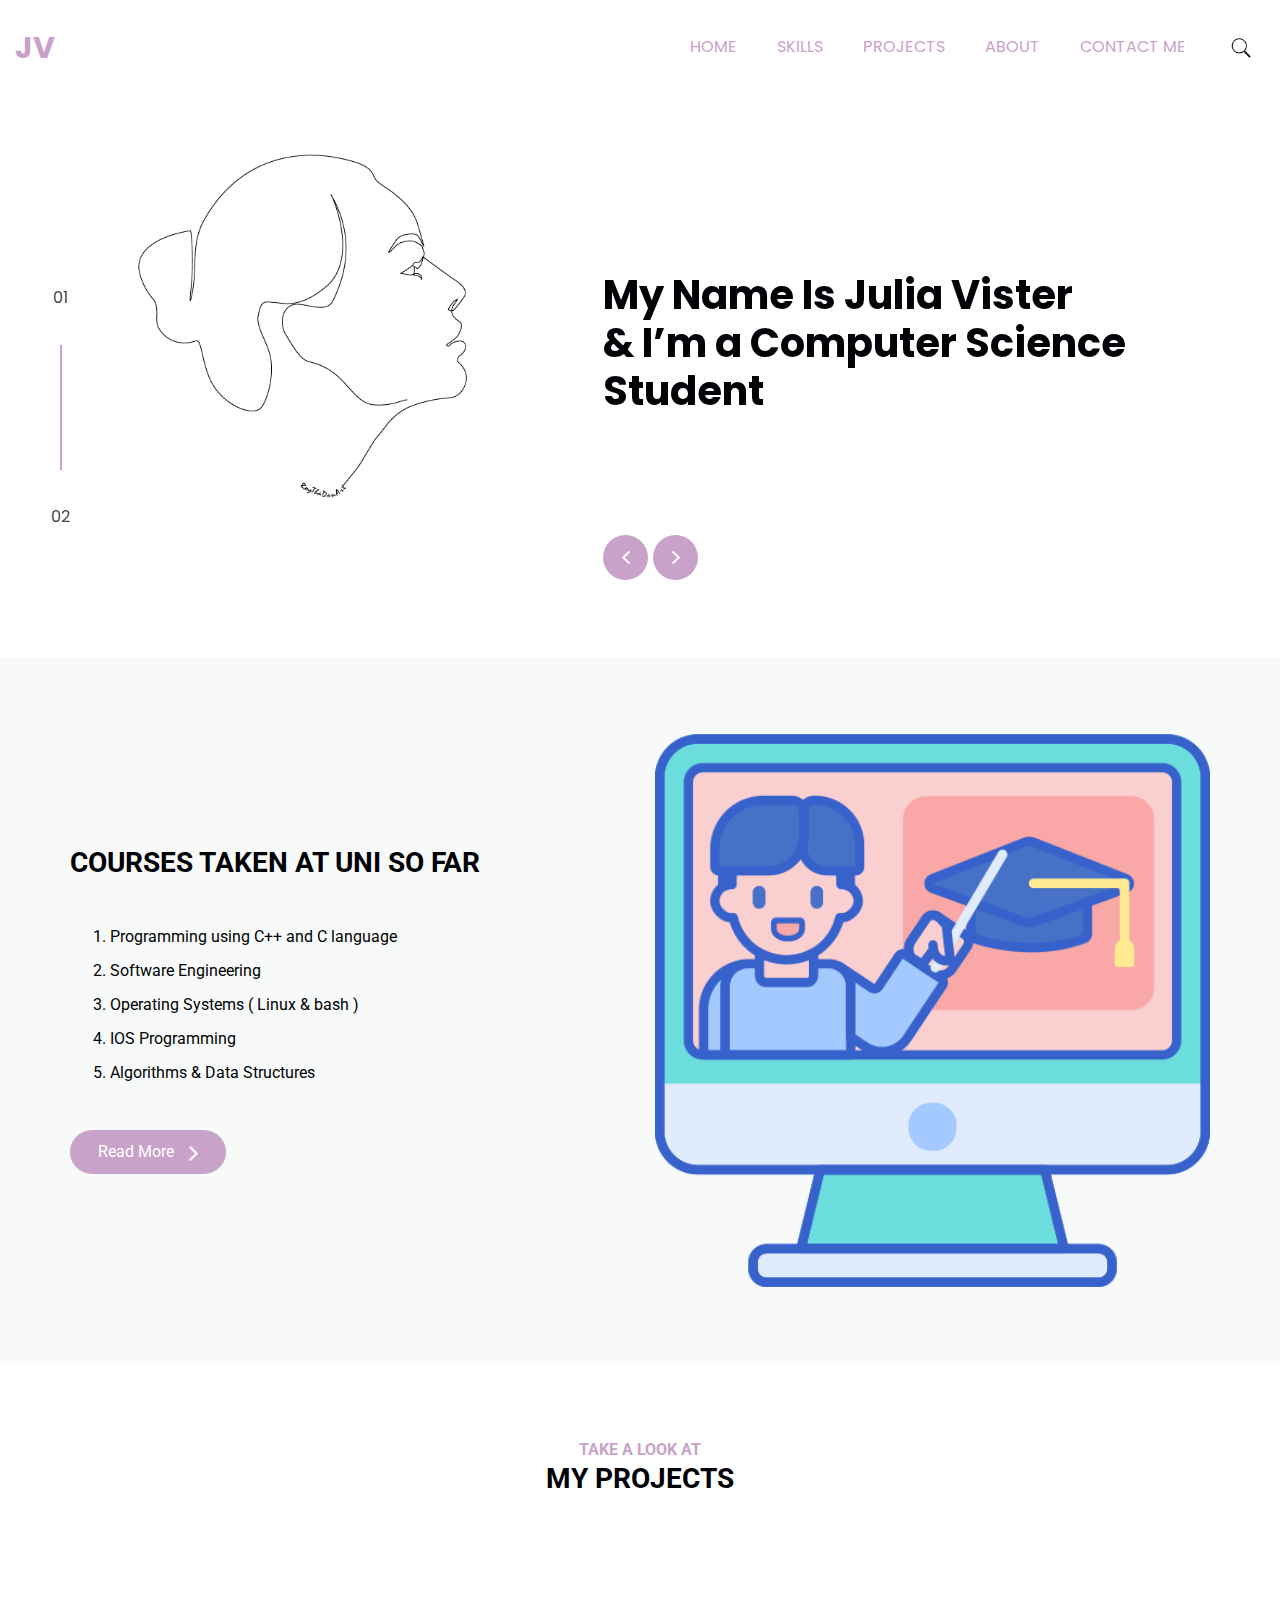
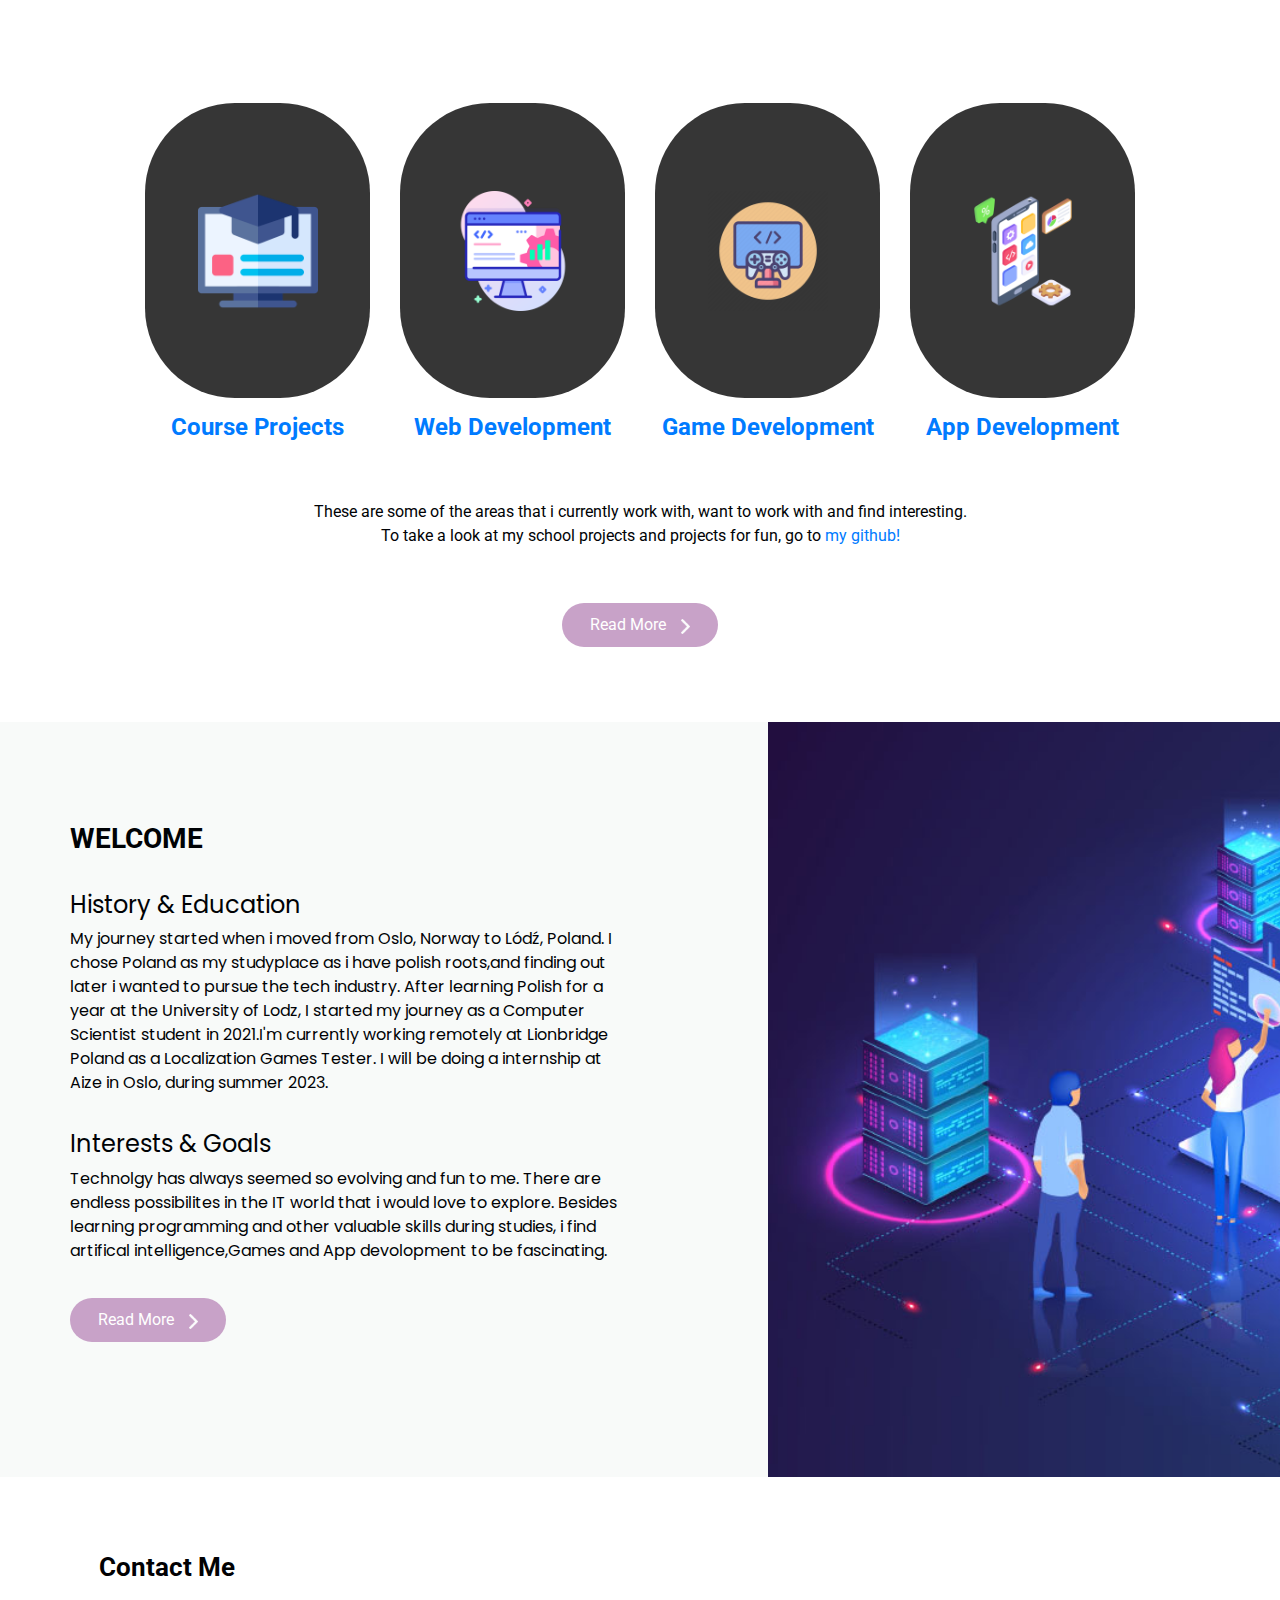
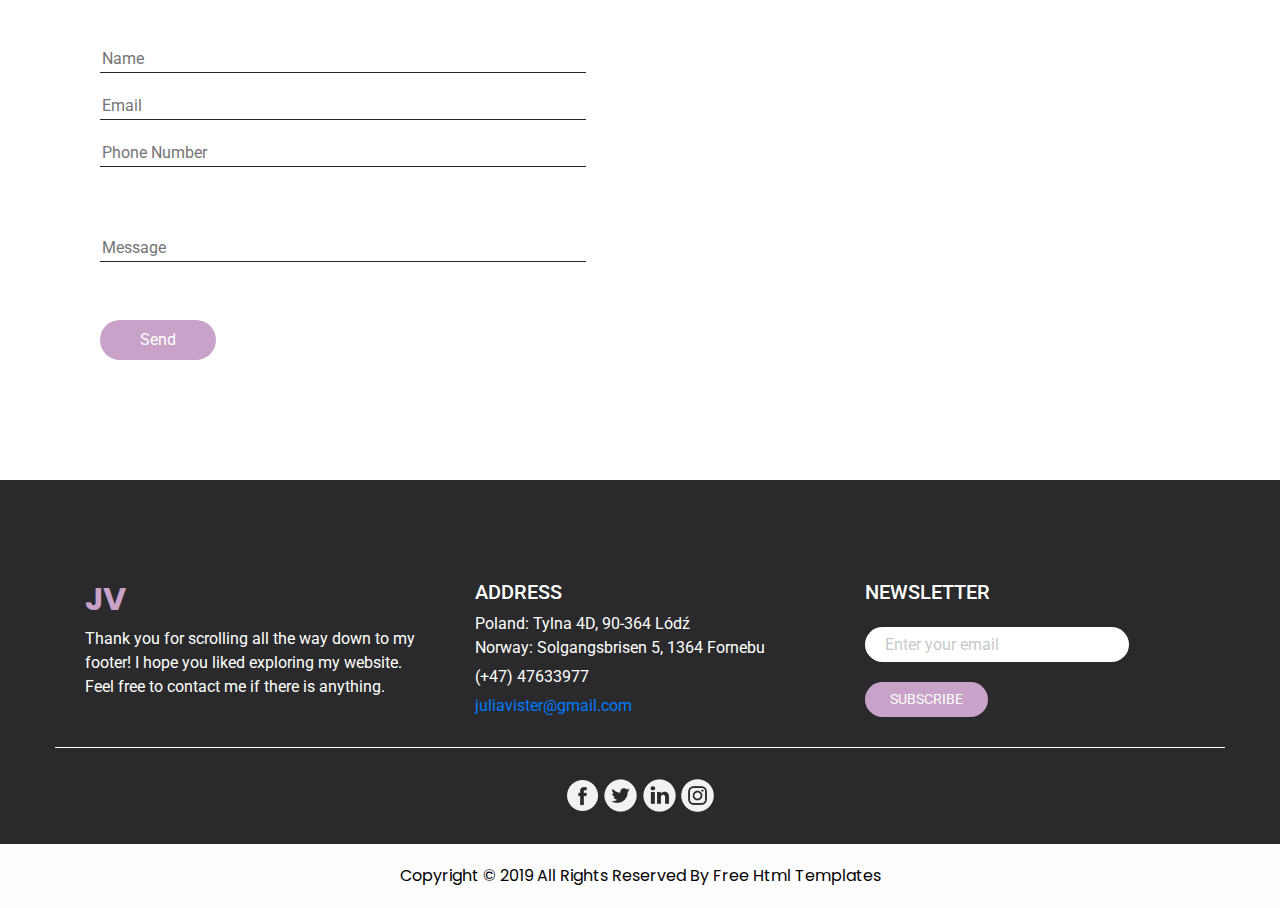
==== commit 3ece17cd: "changed skills section to a list" ====
--- a/index.html
+++ b/index.html
@@ -134,7 +134,7 @@
                             <i> new</i>
                         </h1>
                         <p>
-                            <a href="practice.html"> UNITY Game Project</a>
+                            <a href="practice.html"> Lovable Plants IOS app</a>
                             <br>
                             <br>
                         </p>
@@ -182,7 +182,6 @@
               <li>Programming using C++ and C language</li>
               <li>Software Engineering</li>
               <li>Operating Systems ( Linux & bash )</li>
-              <li>Vector Graphics ( SVG, InkSpace ) </li>
               <li>IOS Programming</li>
               <li>Algorithms & Data Structures</li>
             </ol>
--- a/css/style.css
+++ b/css/style.css
@@ -2,8 +2,6 @@
   font-family: 'Roboto', sans-serif;
   color: #000205;
 }
-
-
 
 h1,
 h2,
@@ -70,8 +68,6 @@
 }
 
 
-
-
 /*header section*/
 .top_container {
   font-family: 'Poppins', sans-serif;
@@ -88,8 +84,6 @@
   text-transform: uppercase;
 }
 
-
-
 a,
 a:hover,
 a:focus {
@@ -112,7 +106,6 @@
 .top_container.sub_page {
   height: auto;
 }
-
 
 
 .custom_nav-container .nav_search-btn {
@@ -237,8 +230,8 @@
   background-image: url(../images/right-arrow.png);
   left: 95px;
 }
-
 /* end hero section */
+
 
 /* about section */
 .about_section {
@@ -257,7 +250,6 @@
 .about_detail-box p {
   margin: 45px 0;
 }
-
 /* end about section */
 
 /* practice section */
@@ -297,7 +289,6 @@
 
 }
 
-
 .practice_box h4 {
   margin-top: 15px;
 }
@@ -318,10 +309,36 @@
   font-weight: bold;
 }
 
-
-
-
 /* end Practice section */
+
+.skills-container {
+  display: flex;
+  justify-content: space-between;
+}
+
+.column {
+  flex: 1;
+  padding: 20px;
+  border: 1px solid #ccc;
+  border-radius: 5px;
+}
+
+.column:nth-child(1) h3 {
+  color:#C8A2C8; /* Color for Column 1 */
+}
+
+.column:nth-child(2) h3 {
+  color: #C8A2C8; /* Color for Column 2 */
+}
+
+ul {
+  list-style-type: disc;
+  padding: 0;
+}
+
+li {
+  margin: 10px 0;
+}
 
 /* welcome section */
 .welcome_section {
@@ -357,7 +374,6 @@
   background-repeat: no-repeat;
   background-size: cover;
 }
-
 /* end welcome section */
 
 /* contact section */
@@ -405,7 +421,6 @@
   position: relative;
   margin-left: 2.5%;
 }
-
 /* end contact section */
 
 /* info section */
@@ -475,7 +490,6 @@
 
 
 /* footer section*/
-
 .footer_section {
   background-color: #fdfdfe;
   padding: 20px 0;
@@ -493,7 +507,6 @@
 }
 
 /* end footer section*/
-
 
 /* start practice(not home) section */
 .portfolio .filters {
@@ -671,6 +684,8 @@
 }
 /*blog cards end*/
 
+/*
+
 .progress {
   padding: 6px;
   background: rgba(0, 0, 0, 0.25);
@@ -699,9 +714,12 @@
   0%   { width: 5%; background-color: #F9BCCA;}
   100% { width: 85%; background-color:#C8A2C8 }
 }
+*/
+
 
 /* skill progress */
 
+/*
 .wrapper {
   width: 400px;
   font-family: 'Roboto', sans-serif;
@@ -718,7 +736,9 @@
   color: #1a1716;
   margin: 0;
 }
-
+ */
+
+/*
 .skill:before {
   width: 100%;
   height: 10px;
@@ -779,5 +799,8 @@
 .skill5 .skill-count5 {
   right: 0;
 }
-
-
+ */
+
+
+
+
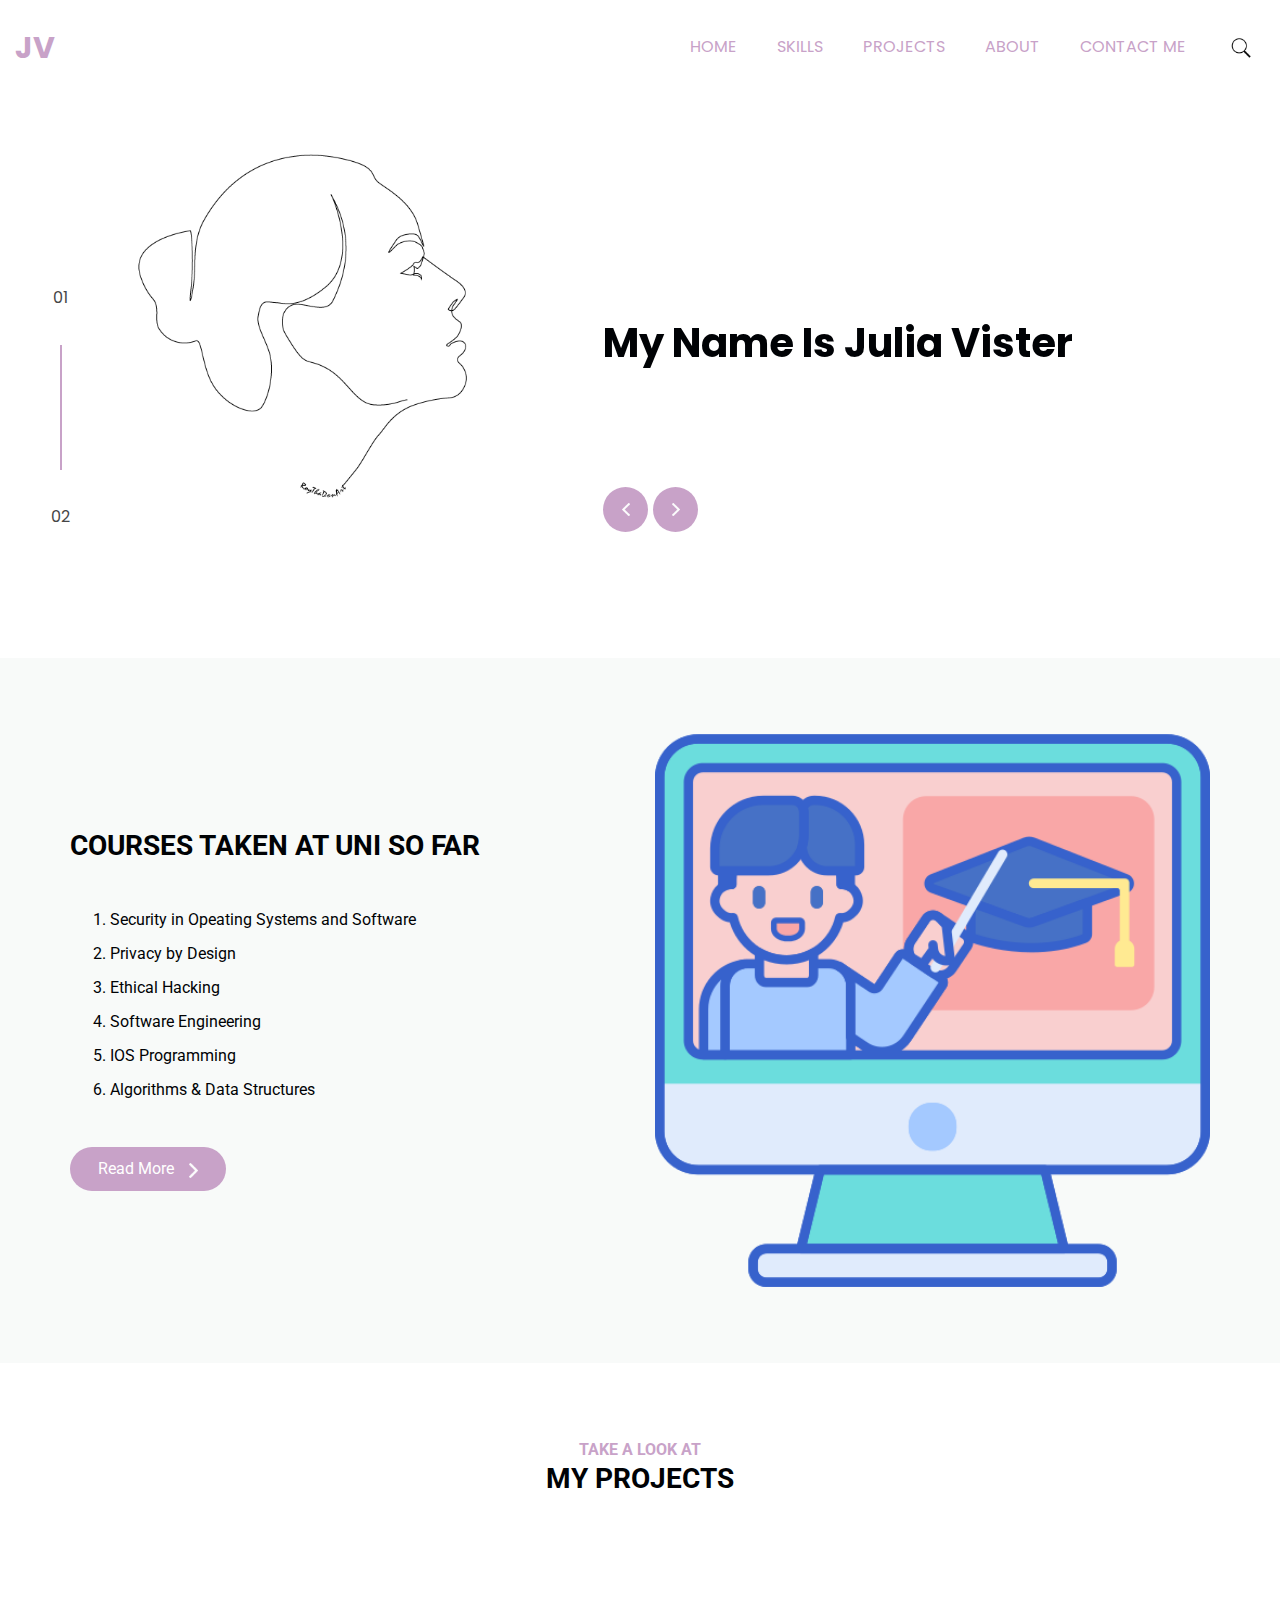
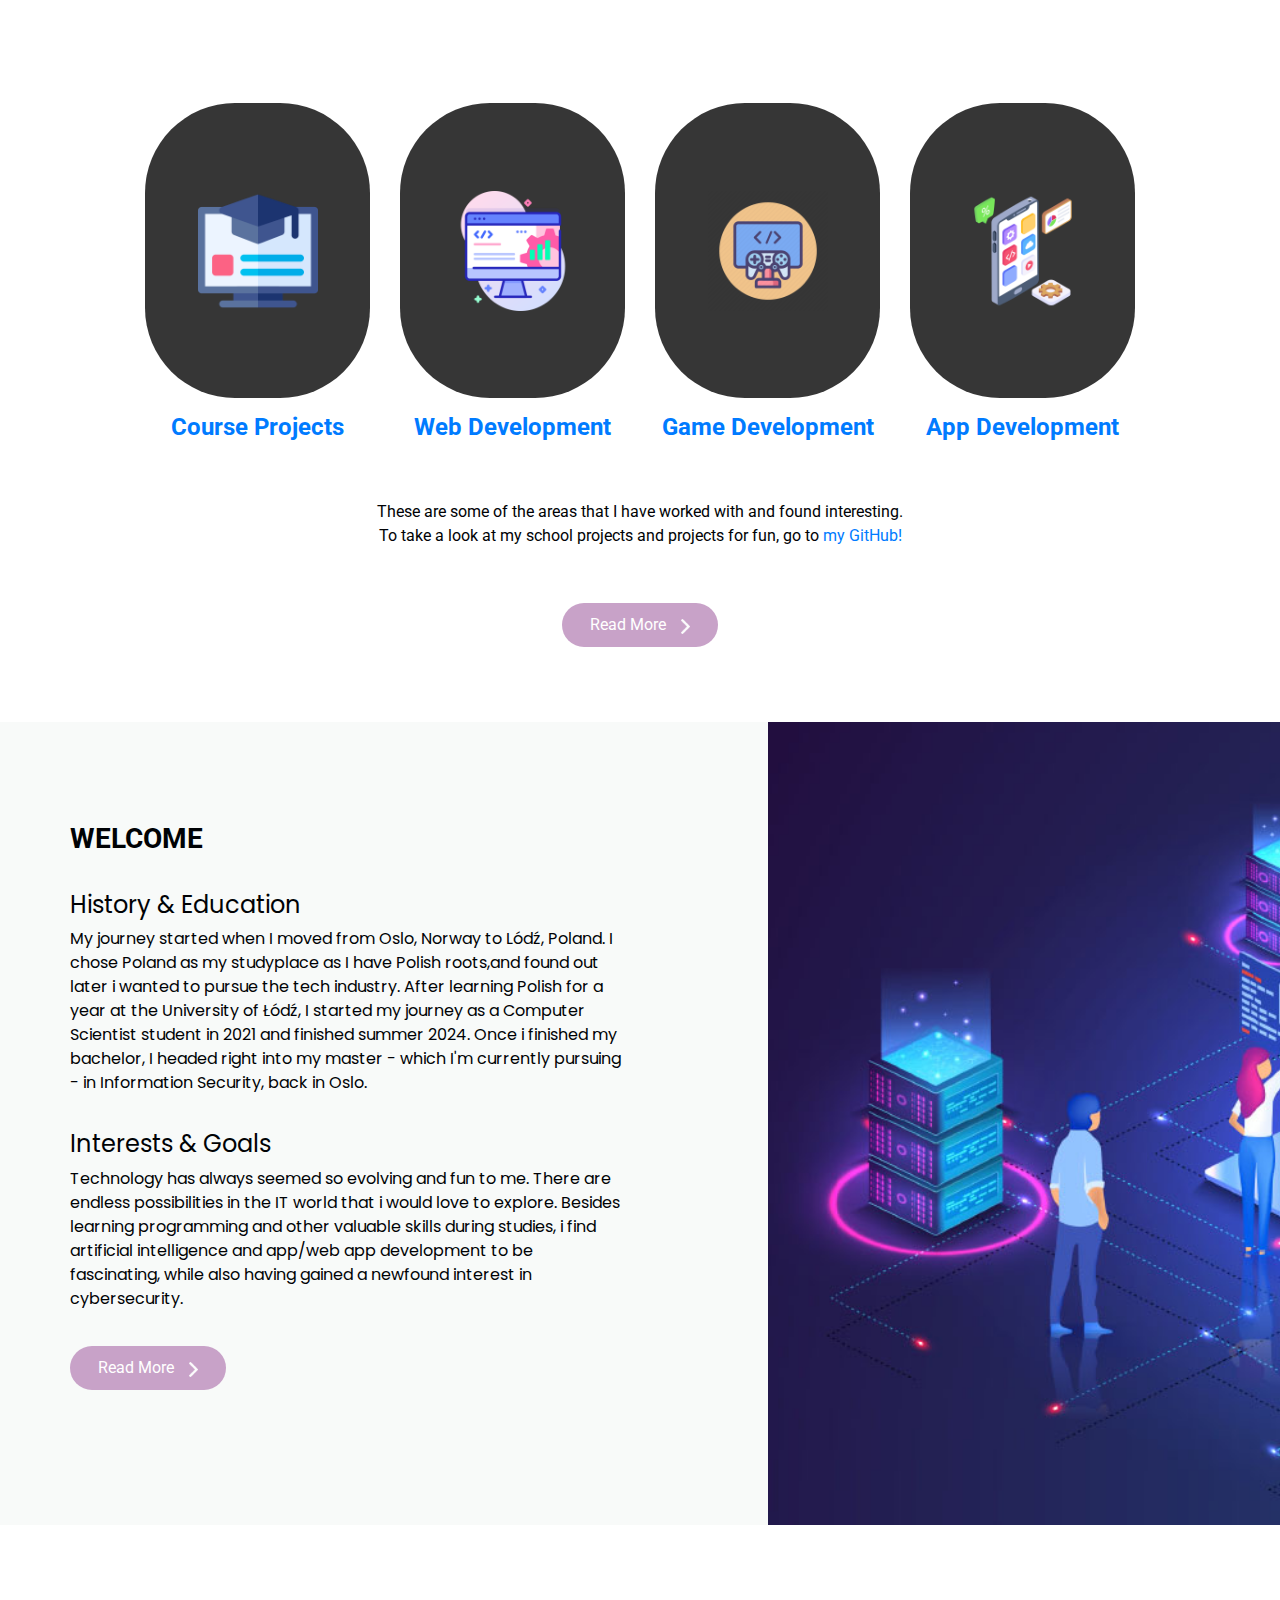
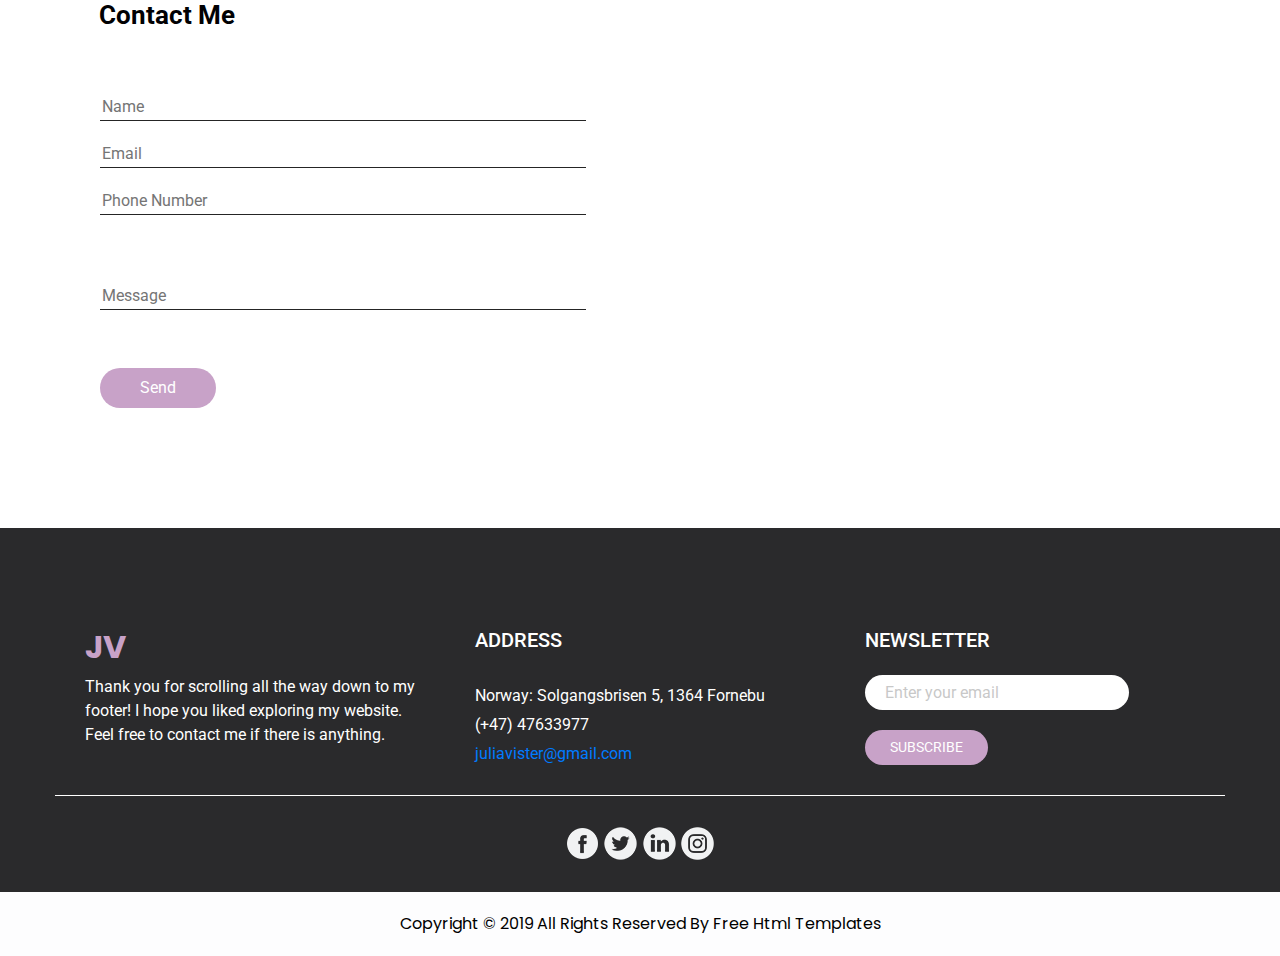
==== commit 8d2b5f3f: "Update" ====
--- a/index.html
+++ b/index.html
@@ -100,8 +100,6 @@
                 <div class="hero_detail-container">
                   <h1>
                       My Name Is Julia Vister <br>
-                      & I’m a Computer Science <br>
-                       Student
                   </h1>
                   <p>
                   </p>
@@ -113,8 +111,8 @@
                       My Name Is Julia Vister <br>
                   </h1>
                   <p>
-                  I am an ambitious 21 year old CS bachelor student from Oslo, Norway currently studying in Łódź, Poland.
-                  I'm still learning and developing my technical & thinking skills as I am studying; skills such as coding,knowledge about Operating Systems and analytical thinking. I only hope to gain more knowledge as time goes on.
+                  I am an ambitious student from Oslo, Norway.
+                  I'm still learning and developing my technical & thinking skills as I am studying; skills such as programming,knowledge about Operating Systems and analytical thinking. I only hope to gain more knowledge as time goes on.
                   </p>
 
                   <div class="d-flex justify-content-center justify-content-sm-start">
@@ -134,7 +132,7 @@
                             <i> new</i>
                         </h1>
                         <p>
-                            <a href="practice.html"> Lovable Plants IOS app</a>
+                            <a href="practice.html"> BudgetBuddy</a>
                             <br>
                             <br>
                         </p>
@@ -179,9 +177,10 @@
             </h3>
             <p>
             <ol>
-              <li>Programming using C++ and C language</li>
+              <li>Security in Opeating Systems and Software</li>
+              <li>Privacy by Design</li>
+              <li>Ethical Hacking</li>
               <li>Software Engineering</li>
-              <li>Operating Systems ( Linux & bash )</li>
               <li>IOS Programming</li>
               <li>Algorithms & Data Structures</li>
             </ol>
@@ -254,8 +253,8 @@
     </div> 
     <div class="practice_detail">
       <p>
-          These are some of the areas that i currently work with, want to work with and find interesting.<br>
-          To take a look at my school projects and projects for fun, go to <a href="https://github.com/Juliavister">my github!</a>
+          These are some of the areas that I have worked with and found interesting.<br>
+          To take a look at my school projects and projects for fun, go to <a href="https://github.com/Juliavister">my GitHub!</a>
       </p>
       <div class="d-flex justify-content-center">
           <a href="practice.html" class="sub_call_to-btn ">
@@ -289,7 +288,7 @@
             History & Education
         </h4>
         <p>
-            My journey started when i moved from Oslo, Norway to Lódź, Poland. I chose Poland as my studyplace as i have polish roots,and finding out later i wanted to pursue the tech industry. After learning Polish for a year at the University of Lodz, I started my journey as a Computer Scientist student in 2021.I'm currently working remotely at Lionbridge Poland as a Localization Games Tester. I will be doing a internship at Aize in Oslo, during summer 2023.
+            My journey started when I moved from Oslo, Norway to Lódź, Poland. I chose Poland as my studyplace as I have Polish roots,and found out later i wanted to pursue the tech industry. After learning Polish for a year at the University of Łódź, I started my journey as a Computer Scientist student in 2021 and finished summer 2024. Once i finished my bachelor, I headed right into my master - which I'm currently pursuing - in Information Security, back in Oslo.
         </p>
       </div>
       <div>
@@ -297,7 +296,7 @@
               Interests & Goals
           </h4>
           <p>
-              Technolgy has always seemed so evolving and fun to me. There are endless possibilites in the IT world that i would love to explore. Besides learning programming and other valuable skills during studies, i find artifical intelligence,Games and App devolopment to be fascinating.
+              Technology has always seemed so evolving and fun to me. There are endless possibilities in the IT world that i would love to explore. Besides learning programming and other valuable skills during studies, i find artificial intelligence and app/web app development to be fascinating, while also having gained a newfound interest in cybersecurity.
           </p>
         </div>
         <div class="d-flex justify-content-center justify-content-sm-start">
@@ -381,7 +380,7 @@
             Address
           </h5>
           <p>
-              Poland: Tylna 4D, 90-364 Lódź <br>
+               <br>
               Norway: Solgangsbrisen 5, 1364 Fornebu
           </p>
           <p>
